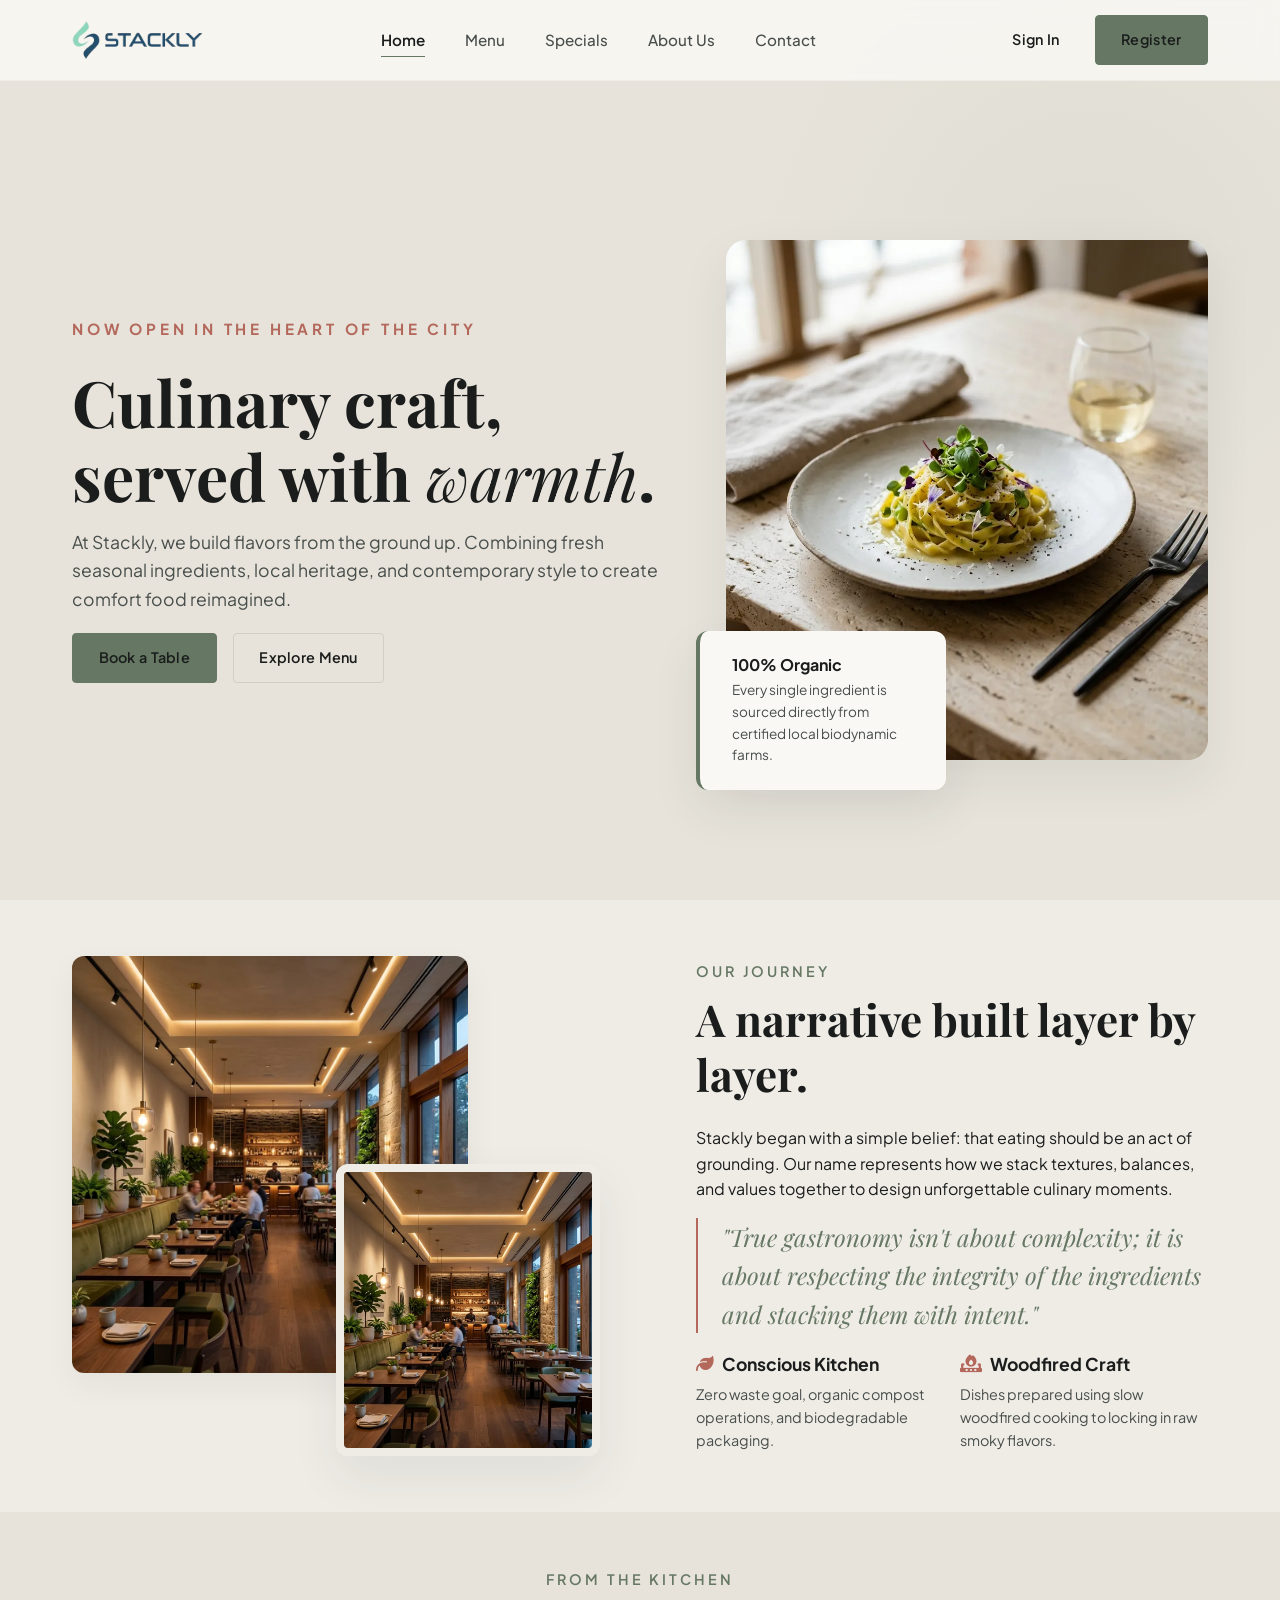
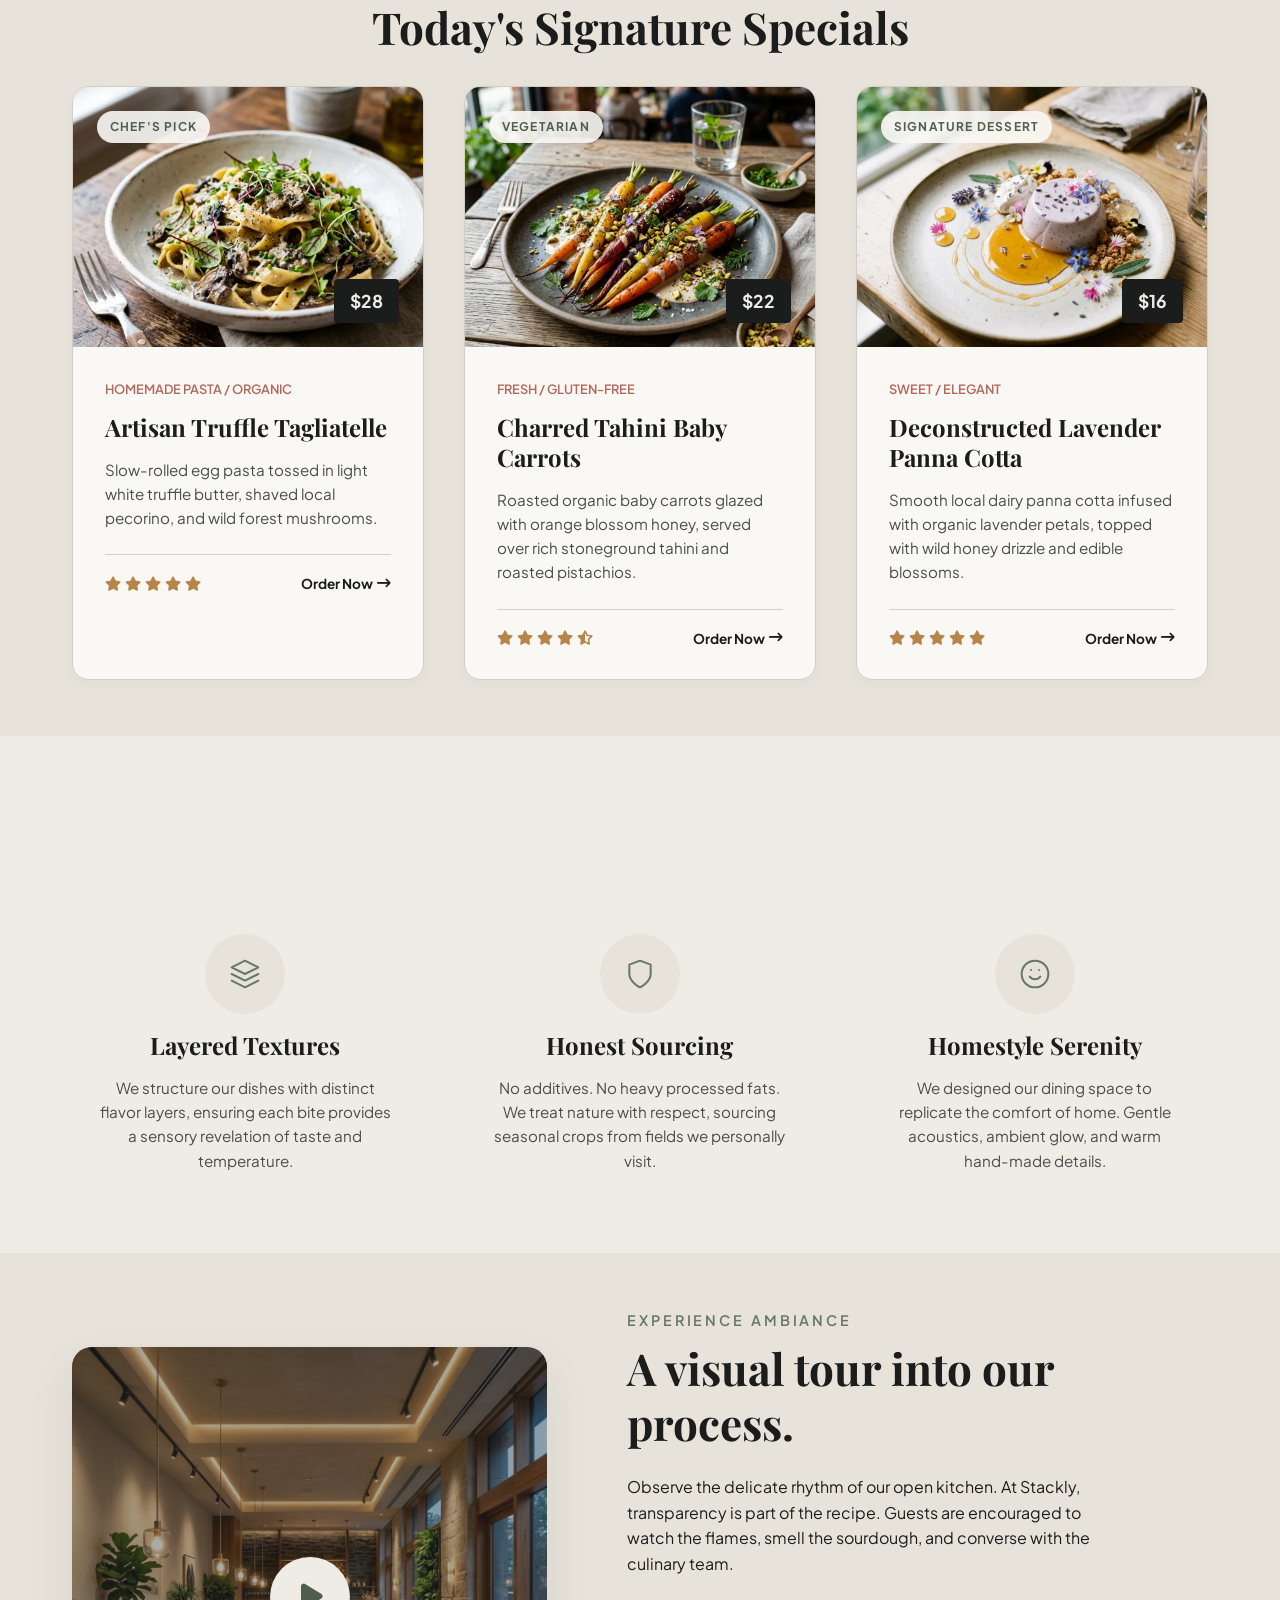
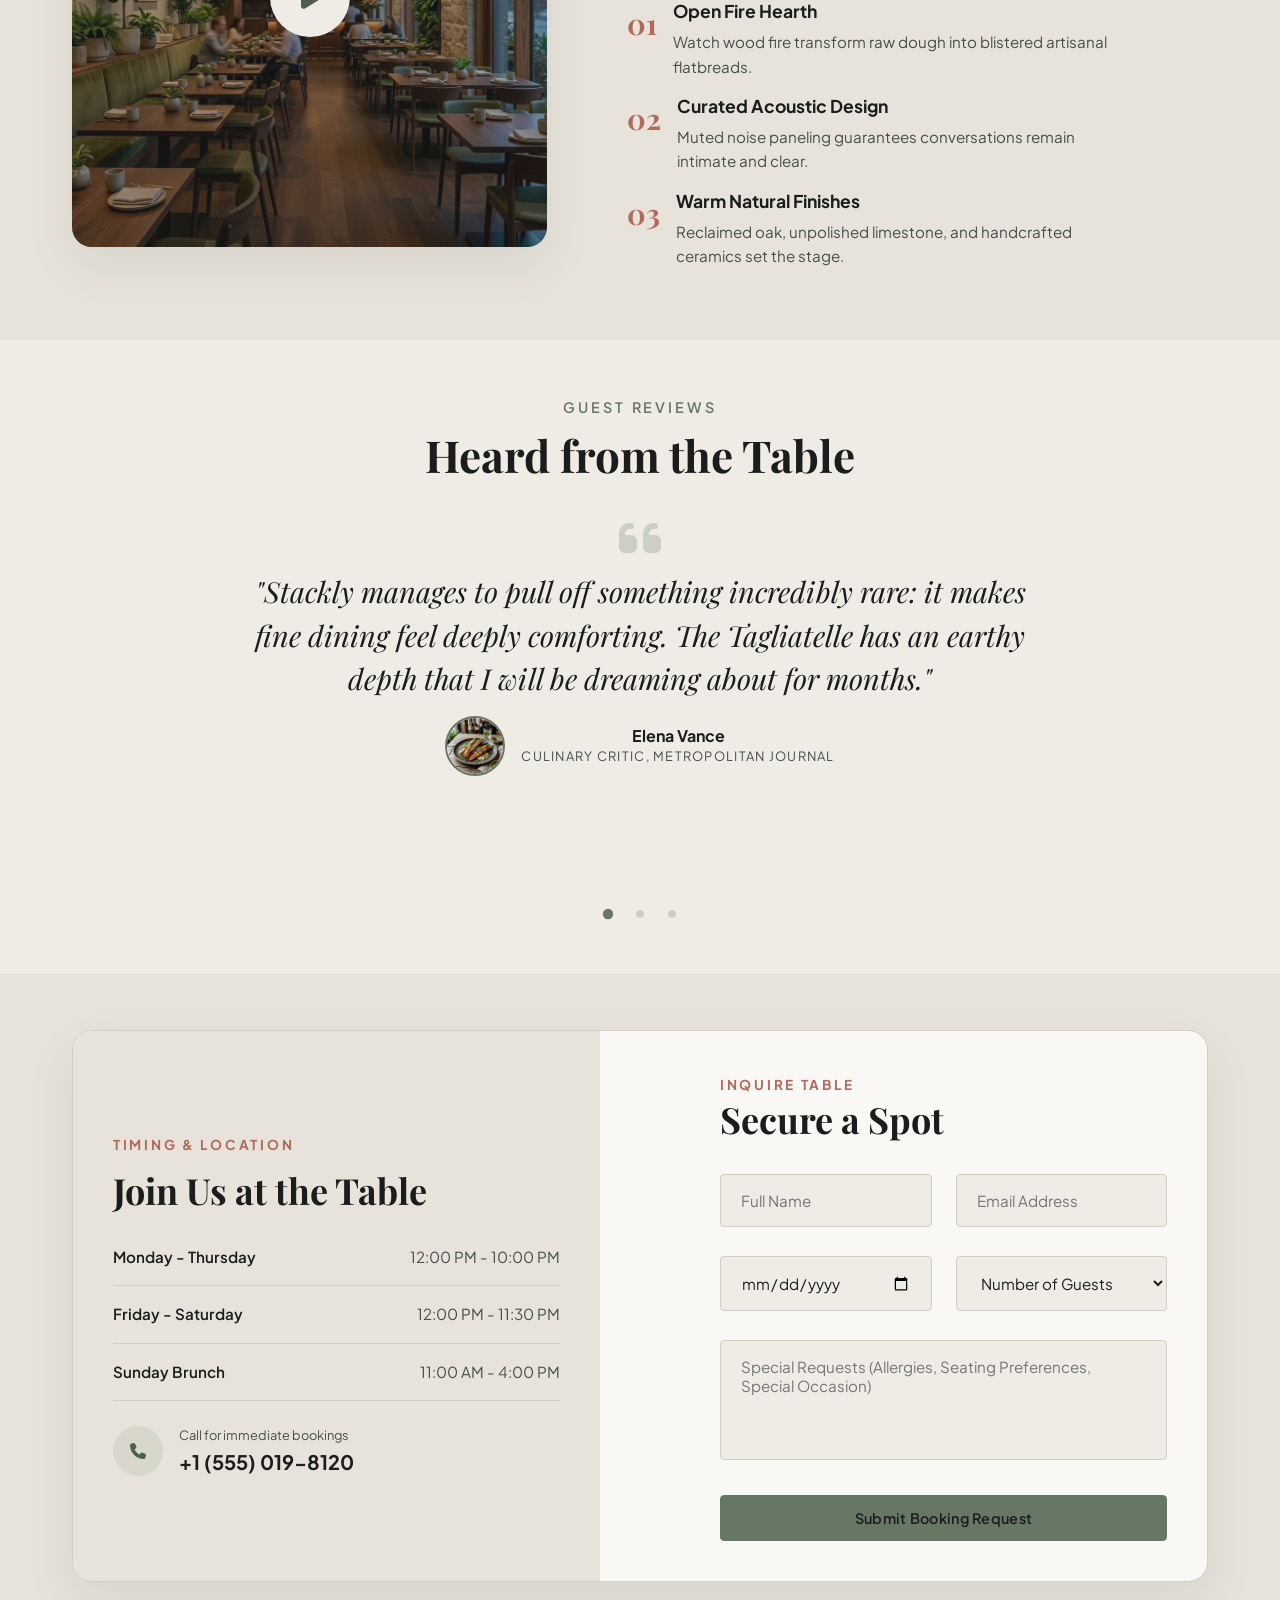
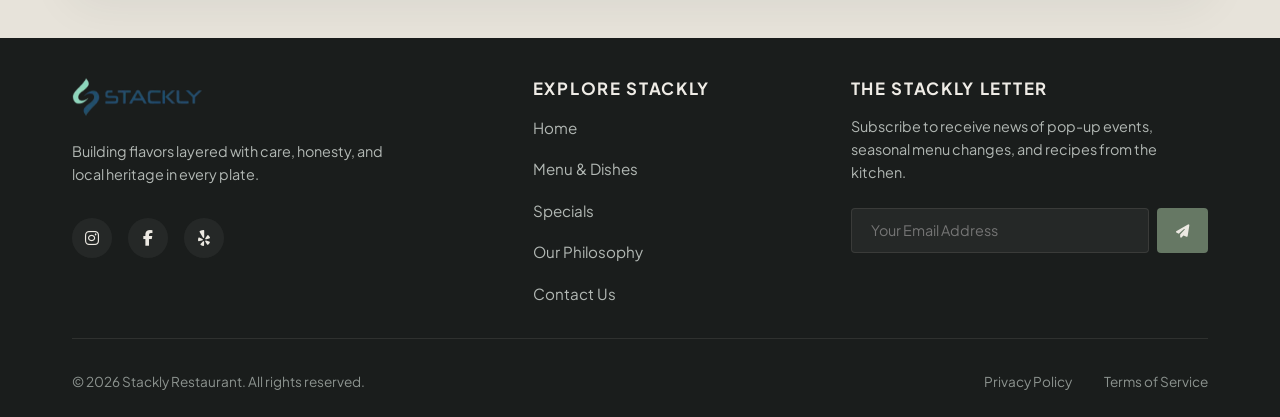
==== index.html @ 4ad5a2b0 "Restaurant" ====
<!DOCTYPE html>
<html lang="en">
<head>
    <meta charset="UTF-8">
    <meta name="viewport" content="width=device-width, initial-scale=1.0">
    <meta name="description" content="Welcome to Stackly - An artisan culinary experience featuring fresh farm-to-table dining, cozy modern ambiance, and hand-crafted recipe specials.">
    <title>Stackly | Modern Culinary Craft & Comfort</title>
    <!-- Stylesheets -->
    <link rel="stylesheet" href="index.css">
    <!-- AOS CSS -->
    <link rel="stylesheet" href="https://unpkg.com/aos@next/dist/aos.css" />
    <!-- Icons CDN (FontAwesome for rich icons) -->
    <link rel="stylesheet" href="https://cdnjs.cloudflare.com/ajax/libs/font-awesome/6.4.0/css/all.min.css" />
    <!-- Google Fonts for Logo Logo Text and headings -->
    <link rel="preconnect" href="https://fonts.googleapis.com">
    <link rel="preconnect" href="https://fonts.gstatic.com" crossorigin>
    <link href="https://fonts.googleapis.com/css2?family=Space+Grotesk:wght@700&display=swap" rel="stylesheet">
</head>
<body>

    <!-- Page Loader Screen -->
    <div id="page-loader" class="page-loader">
        <div class="loader-logo-wrapper">
            <img class="loader-logo-img" src="assets/images/logo.webp" alt="Stackly Logo">
        </div>
    </div>

    <!-- Header & Navigation -->
    <header class="header">
        <div class="container">
            <div class="nav-wrapper">
                <!-- Logo -->
                <a href="index.html" class="logo" aria-label="Stackly Logo">
                    <img class="logo-img" src="assets/images/logo.webp" alt="Stackly Logo">
                </a>

                <!-- Nav Menu -->
                <nav>
                    <ul class="nav-menu" id="nav-menu">
                        <li><a href="index.html" class="nav-link active">Home</a></li>
                        <li><a href="404.html" class="nav-link">Menu</a></li>
                        <li><a href="404.html" class="nav-link">Specials</a></li>
                        <li><a href="404.html" class="nav-link">About Us</a></li>
                        <li><a href="404.html" class="nav-link">Contact</a></li>
                        <!-- Mobile buttons inside menu -->
                        <div class="nav-actions-mobile display-none">
                            <a href="login.html" class="btn btn-link">Sign In</a>
                            <a href="register.html" class="btn btn-primary">Register</a>
                        </div>
                    </ul>
                </nav>

                <!-- Action Buttons (Desktop) -->
                <div class="nav-actions">
                    <a href="login.html" class="btn btn-link">Sign In</a>
                    <a href="register.html" class="btn btn-primary">Register</a>
                </div>

                <!-- Mobile Menu Toggle -->
                <button class="menu-toggle" id="menu-toggle" aria-label="Toggle Navigation Menu">
                    <span></span>
                    <span></span>
                    <span></span>
                </button>
            </div>
        </div>
    </header>

    <!-- SECTION 1: Hero Section -->
    <section class="hero" id="home">
        <div class="container">
            <div class="hero-grid">
                <div class="hero-content" data-aos="fade-right">
                    <span class="hero-tagline">Now Open in the Heart of the City</span>
                    <h1 class="hero-title">Culinary craft, served with <span>warmth</span>.</h1>
                    <p class="hero-description">At Stackly, we build flavors from the ground up. Combining fresh seasonal ingredients, local heritage, and contemporary style to create comfort food reimagined.</p>
                    <div class="hero-actions">
                        <a href="#reservations" class="btn btn-primary">Book a Table</a>
                        <a href="404.html" class="btn btn-outline">Explore Menu</a>
                    </div>
                </div>
                <div class="hero-image-wrapper" data-aos="fade-left">
                    <div class="hero-image-container">
                        <img src="assets/images/hero_dish.webp" alt="Gourmet plated fresh dining at Stackly">
                    </div>
                    <div class="hero-floating-card" data-aos="zoom-in" data-aos-delay="400">
                        <h3 class="floating-card-title">100% Organic</h3>
                        <p class="floating-card-text">Every single ingredient is sourced directly from certified local biodynamic farms.</p>
                    </div>
                </div>
            </div>
        </div>
    </section>

    <!-- SECTION 2: Our Story (About Teaser) -->
    <section class="section" id="about">
        <div class="container">
            <div class="about-grid">
                <div class="about-images" data-aos="fade-right">
                    <div class="about-img-main">
                        <img src="assets/images/interior.webp" alt="Stackly modern restaurant aesthetic interior space">
                    </div>
                    <div class="about-img-sub">
                        <img src="assets/images/chef.webp" alt="Kitchen operations at Stackly">
                    </div>
                </div>
                <div class="about-content" data-aos="fade-left">
                    <span class="section-subtitle">Our Journey</span>
                    <h2 class="section-title" style="text-align: left; margin: 0 0 1.5rem 0;">A narrative built layer by layer.</h2>
                    <p>Stackly began with a simple belief: that eating should be an act of grounding. Our name represents how we stack textures, balances, and values together to design unforgettable culinary moments.</p>
                    <p class="about-quote">"True gastronomy isn't about complexity; it is about respecting the integrity of the ingredients and stacking them with intent."</p>
                    <div class="about-highlights">
                        <div class="highlight-item">
                            <h4><i class="fa-solid fa-leaf"></i> Conscious Kitchen</h4>
                            <p>Zero waste goal, organic compost operations, and biodegradable packaging.</p>
                        </div>
                        <div class="highlight-item">
                            <h4><i class="fa-solid fa-fire-burner"></i> Woodfired Craft</h4>
                            <p>Dishes prepared using slow woodfired cooking to locking in raw smoky flavors.</p>
                        </div>
                    </div>
                </div>
            </div>
        </div>
    </section>

    <!-- SECTION 3: Chef's Signature Specials -->
    <section class="section section-alt" id="specials">
        <div class="container">
            <div class="section-title-wrapper" data-aos="fade-up">
                <span class="section-subtitle">From the Kitchen</span>
                <h2 class="section-title">Today's Signature Specials</h2>
            </div>
            
            <div class="specials-grid">
                <!-- Special 1 -->
                <div class="special-card" data-aos="fade-up" data-aos-delay="100">
                    <div class="special-img-wrapper">
                        <img src="assets/images/dish_1.webp" alt="Artisanal Truffle Tagliatelle">
                        <span class="special-badge">Chef's Pick</span>
                        <span class="special-price">$28</span>
                    </div>
                    <div class="special-info">
                        <span class="special-meta">Homemade Pasta / Organic</span>
                        <h3 class="special-name">Artisan Truffle Tagliatelle</h3>
                        <p class="special-desc">Slow-rolled egg pasta tossed in light white truffle butter, shaved local pecorino, and wild forest mushrooms.</p>
                        <div class="special-footer">
                            <div class="special-rating">
                                <i class="fa-solid fa-star"></i>
                                <i class="fa-solid fa-star"></i>
                                <i class="fa-solid fa-star"></i>
                                <i class="fa-solid fa-star"></i>
                                <i class="fa-solid fa-star"></i>
                            </div>
                            <button onclick="window.location.href='404.html'" class="special-order-btn">Order Now <i class="fa-solid fa-arrow-right-long"></i></button>
                        </div>
                    </div>
                </div>

                <!-- Special 2 -->
                <div class="special-card" data-aos="fade-up" data-aos-delay="200">
                    <div class="special-img-wrapper">
                        <img src="assets/images/dish_2.webp" alt="Charred Heirloom Carrots">
                        <span class="special-badge">Vegetarian</span>
                        <span class="special-price">$22</span>
                    </div>
                    <div class="special-info">
                        <span class="special-meta">Fresh / Gluten-Free</span>
                        <h3 class="special-name">Charred Tahini Baby Carrots</h3>
                        <p class="special-desc">Roasted organic baby carrots glazed with orange blossom honey, served over rich stoneground tahini and roasted pistachios.</p>
                        <div class="special-footer">
                            <div class="special-rating">
                                <i class="fa-solid fa-star"></i>
                                <i class="fa-solid fa-star"></i>
                                <i class="fa-solid fa-star"></i>
                                <i class="fa-solid fa-star"></i>
                                <i class="fa-solid fa-star-half-stroke"></i>
                            </div>
                            <button onclick="window.location.href='404.html'" class="special-order-btn">Order Now <i class="fa-solid fa-arrow-right-long"></i></button>
                        </div>
                    </div>
                </div>

                <!-- Special 3 -->
                <div class="special-card" data-aos="fade-up" data-aos-delay="300">
                    <div class="special-img-wrapper">
                        <img src="assets/images/dish_3.webp" alt="Lavender Honey Panna Cotta">
                        <span class="special-badge">Signature Dessert</span>
                        <span class="special-price">$16</span>
                    </div>
                    <div class="special-info">
                        <span class="special-meta">Sweet / Elegant</span>
                        <h3 class="special-name">Deconstructed Lavender Panna Cotta</h3>
                        <p class="special-desc">Smooth local dairy panna cotta infused with organic lavender petals, topped with wild honey drizzle and edible blossoms.</p>
                        <div class="special-footer">
                            <div class="special-rating">
                                <i class="fa-solid fa-star"></i>
                                <i class="fa-solid fa-star"></i>
                                <i class="fa-solid fa-star"></i>
                                <i class="fa-solid fa-star"></i>
                                <i class="fa-solid fa-star"></i>
                            </div>
                            <button onclick="window.location.href='404.html'" class="special-order-btn">Order Now <i class="fa-solid fa-arrow-right-long"></i></button>
                        </div>
                    </div>
                </div>
            </div>
        </div>
    </section>

    <!-- SECTION 4: Brand Philosophy / Core Pillars -->
    <section class="section" id="pillars">
        <div class="container">
            <div class="section-title-wrapper" data-aos="fade-up">
                <span class="section-subtitle">What We Value</span>
                <h2 class="section-title">The Pillars of Stackly Dining</h2>
            </div>
            
            <div class="pillars-grid">
                <!-- Pillar 1 -->
                <div class="pillar-item" data-aos="fade-up" data-aos-delay="100">
                    <div class="pillar-icon-box">
                        <svg viewBox="0 0 24 24" fill="none" stroke="currentColor" stroke-width="1.5" stroke-linecap="round" stroke-linejoin="round">
                            <path d="M12 2L2 7l10 5 10-5-10-5zM2 17l10 5 10-5M2 12l10 5 10-5"/>
                        </svg>
                    </div>
                    <h3 class="pillar-title">Layered Textures</h3>
                    <p class="pillar-desc">We structure our dishes with distinct flavor layers, ensuring each bite provides a sensory revelation of taste and temperature.</p>
                </div>

                <!-- Pillar 2 -->
                <div class="pillar-item" data-aos="fade-up" data-aos-delay="200">
                    <div class="pillar-icon-box">
                        <svg viewBox="0 0 24 24" fill="none" stroke="currentColor" stroke-width="1.5" stroke-linecap="round" stroke-linejoin="round">
                            <path d="M12 22s8-4 8-10V5l-8-3-8 3v7c0 6 8 10 8 10z"/>
                        </svg>
                    </div>
                    <h3 class="pillar-title">Honest Sourcing</h3>
                    <p class="pillar-desc">No additives. No heavy processed fats. We treat nature with respect, sourcing seasonal crops from fields we personally visit.</p>
                </div>

                <!-- Pillar 3 -->
                <div class="pillar-item" data-aos="fade-up" data-aos-delay="300">
                    <div class="pillar-icon-box">
                        <svg viewBox="0 0 24 24" fill="none" stroke="currentColor" stroke-width="1.5" stroke-linecap="round" stroke-linejoin="round">
                            <circle cx="12" cy="12" r="10"/>
                            <path d="M8 14s1.5 2 4 2 4-2 4-2M9 9h.01M15 9h.01"/>
                        </svg>
                    </div>
                    <h3 class="pillar-title">Homestyle Serenity</h3>
                    <p class="pillar-desc">We designed our dining space to replicate the comfort of home. Gentle acoustics, ambient glow, and warm hand-made details.</p>
                </div>
            </div>
        </div>
    </section>

    <!-- SECTION 5: Ambiance Tour & Gallery -->
    <section class="section section-alt" id="tour">
        <div class="container">
            <div class="tour-container">
                <div class="tour-visual" data-aos="fade-right">
                    <img src="assets/images/chef.webp" alt="Warm kitchen prep ambiance at Stackly">
                    <div class="tour-video-overlay">
                        <button class="play-btn" onclick="window.location.href='404.html'" aria-label="Play Ambiance Video">
                            <i class="fa-solid fa-play"></i>
                        </button>
                    </div>
                </div>
                <div class="tour-content" data-aos="fade-left">
                    <span class="section-subtitle">Experience Ambiance</span>
                    <h2 class="section-title" style="text-align: left; margin: 0 0 1.5rem 0;">A visual tour into our process.</h2>
                    <p>Observe the delicate rhythm of our open kitchen. At Stackly, transparency is part of the recipe. Guests are encouraged to watch the flames, smell the sourdough, and converse with the culinary team.</p>
                    
                    <div class="tour-features">
                        <div class="tour-feature-item">
                            <span class="tour-feature-number">01</span>
                            <div class="tour-feature-info">
                                <h4>Open Fire Hearth</h4>
                                <p>Watch wood fire transform raw dough into blistered artisanal flatbreads.</p>
                            </div>
                        </div>
                        <div class="tour-feature-item">
                            <span class="tour-feature-number">02</span>
                            <div class="tour-feature-info">
                                <h4>Curated Acoustic Design</h4>
                                <p>Muted noise paneling guarantees conversations remain intimate and clear.</p>
                            </div>
                        </div>
                        <div class="tour-feature-item">
                            <span class="tour-feature-number">03</span>
                            <div class="tour-feature-info">
                                <h4>Warm Natural Finishes</h4>
                                <p>Reclaimed oak, unpolished limestone, and handcrafted ceramics set the stage.</p>
                            </div>
                        </div>
                    </div>
                </div>
            </div>
        </div>
    </section>

    <!-- SECTION 6: Guest Testimonials Carousel -->
    <section class="section" id="testimonials">
        <div class="container">
            <div class="section-title-wrapper" data-aos="fade-up">
                <span class="section-subtitle">Guest Reviews</span>
                <h2 class="section-title">Heard from the Table</h2>
            </div>
            
            <div class="testimonials-slider" data-aos="fade-up" data-aos-delay="100">
                <!-- Slide 1 -->
                <div class="testimonial-slide active">
                    <i class="fa-solid fa-quote-left testimonial-quote-icon"></i>
                    <p class="testimonial-text">"Stackly manages to pull off something incredibly rare: it makes fine dining feel deeply comforting. The Tagliatelle has an earthy depth that I will be dreaming about for months."</p>
                    <div class="testimonial-author">
                        <div class="testimonial-avatar">
                            <img src="assets/images/dish_2.webp" alt="Reviewer Avatar 1">
                        </div>
                        <div class="testimonial-meta">
                            <h5>Elena Vance</h5>
                            <p>Culinary Critic, Metropolitan Journal</p>
                        </div>
                    </div>
                </div>

                <!-- Slide 2 -->
                <div class="testimonial-slide">
                    <i class="fa-solid fa-quote-left testimonial-quote-icon"></i>
                    <p class="testimonial-text">"The mild-toned interior immediately relaxes you. But once the dishes arrive, the textures wake you up. The honey-roasted baby carrots were the standout dish of my year."</p>
                    <div class="testimonial-author">
                        <div class="testimonial-avatar">
                            <img src="assets/images/hero_dish.webp" alt="Reviewer Avatar 2">
                        </div>
                        <div class="testimonial-meta">
                            <h5>Marcus Sterling</h5>
                            <p>Chef & Food Writer, Craft Kitchen</p>
                        </div>
                    </div>
                </div>

                <!-- Slide 3 -->
                <div class="testimonial-slide">
                    <i class="fa-solid fa-quote-left testimonial-quote-icon"></i>
                    <p class="testimonial-text">"Stackly values food honesty above all. You can taste the purity of the local ingredients in every layer. A masterpiece of rustic culinary design."</p>
                    <div class="testimonial-author">
                        <div class="testimonial-avatar">
                            <img src="assets/images/dish_1.webp" alt="Reviewer Avatar 3">
                        </div>
                        <div class="testimonial-meta">
                            <h5>Dr. Sarah Jenkins</h5>
                            <p>Loyal Guest / Organic Farmer</p>
                        </div>
                    </div>
                </div>
            </div>

            <!-- Slide navigation dots -->
            <div class="testimonials-nav">
                <button class="nav-dot active" aria-label="Go to slide 1"></button>
                <button class="nav-dot" aria-label="Go to slide 2"></button>
                <button class="nav-dot" aria-label="Go to slide 3"></button>
            </div>
        </div>
    </section>

    <!-- SECTION 7: Reservations & Opening Hours -->
    <section class="section section-alt" id="reservations">
        <div class="container">
            <div class="reservation-wrapper">
                <!-- Hours details -->
                <div class="reservation-details" data-aos="fade-right">
                    <span class="details-subtitle">Timing & Location</span>
                    <h3 class="details-title">Join Us at the Table</h3>
                    <ul class="hours-list">
                        <li class="hours-item">
                            <span>Monday - Thursday</span>
                            <span>12:00 PM - 10:00 PM</span>
                        </li>
                        <li class="hours-item">
                            <span>Friday - Saturday</span>
                            <span>12:00 PM - 11:30 PM</span>
                        </li>
                        <li class="hours-item">
                            <span>Sunday Brunch</span>
                            <span>11:00 AM - 4:00 PM</span>
                        </li>
                    </ul>
                    <div class="contact-callout">
                        <div class="contact-icon">
                            <i class="fa-solid fa-phone"></i>
                        </div>
                        <div class="contact-text">
                            <p>Call for immediate bookings</p>
                            <a href="tel:+15550198">+1 (555) 019-8120</a>
                        </div>
                    </div>
                </div>

                <!-- Reservation Form -->
                <div class="reservation-form-container" data-aos="fade-left">
                    <span class="details-subtitle">Inquire Table</span>
                    <h3 class="details-title" style="margin-bottom: 2rem;">Secure a Spot</h3>
                    <form id="reservation-form" action="404.html" class="reservation-form">
                        <div class="form-row">
                            <div class="form-group">
                                <input type="text" class="form-control" placeholder="Full Name" required>
                            </div>
                            <div class="form-group">
                                <input type="email" class="form-control" placeholder="Email Address" required>
                            </div>
                        </div>
                        <div class="form-row">
                            <div class="form-group">
                                <input type="date" class="form-control" required>
                            </div>
                            <div class="form-group">
                                <select class="form-control" required>
                                    <option value="" disabled selected>Number of Guests</option>
                                    <option value="1">1 Person</option>
                                    <option value="2">2 People</option>
                                    <option value="4">4 People</option>
                                    <option value="6">6+ People</option>
                                </select>
                            </div>
                        </div>
                        <div class="form-group">
                            <textarea class="form-control" placeholder="Special Requests (Allergies, Seating Preferences, Special Occasion)"></textarea>
                        </div>
                        <button type="submit" class="btn btn-primary" style="width: 100%;">Submit Booking Request</button>
                    </form>
                </div>
            </div>
        </div>
    </section>

    <!-- SECTION 8: Footer & Newsletter -->
    <footer class="footer">
        <div class="container">
            <div class="footer-top">
                <!-- Branding -->
                <div class="footer-brand" data-aos="fade-up" data-aos-delay="100">
                    <a href="index.html" class="logo" aria-label="Stackly Logo">
                        <img class="logo-img" src="assets/images/logo.webp" alt="Stackly Logo">
                    </a>
                    <p class="footer-desc">Building flavors layered with care, honesty, and local heritage in every plate.</p>
                    <div class="footer-socials">
                        <a href="404.html" class="social-link" aria-label="Instagram"><i class="fa-brands fa-instagram"></i></a>
                        <a href="404.html" class="social-link" aria-label="Facebook"><i class="fa-brands fa-facebook-f"></i></a>
                        <a href="404.html" class="social-link" aria-label="Yelp"><i class="fa-brands fa-yelp"></i></a>
                    </div>
                </div>

                <!-- Navigation links -->
                <div class="footer-links" data-aos="fade-up" data-aos-delay="200">
                    <h4>Explore Stackly</h4>
                    <ul class="footer-menu">
                        <li><a href="index.html">Home</a></li>
                        <li><a href="404.html">Menu & Dishes</a></li>
                        <li><a href="404.html">Specials</a></li>
                        <li><a href="404.html">Our Philosophy</a></li>
                        <li><a href="404.html">Contact Us</a></li>
                    </ul>
                </div>

                <!-- Newsletter subscription -->
                <div class="footer-newsletter" data-aos="fade-up" data-aos-delay="300">
                    <h4>The Stackly Letter</h4>
                    <p>Subscribe to receive news of pop-up events, seasonal menu changes, and recipes from the kitchen.</p>
                    <form class="newsletter-form" action="404.html">
                        <input type="email" class="newsletter-input" placeholder="Your Email Address" aria-label="Email for newsletter" required>
                        <button type="submit" class="newsletter-btn" aria-label="Subscribe"><i class="fa-solid fa-paper-plane"></i></button>
                    </form>
                </div>
            </div>

            <!-- Footer Bottom -->
            <div class="footer-bottom">
                <p>&copy; 2026 Stackly Restaurant. All rights reserved.</p>
                <div class="footer-policy-links">
                    <a href="404.html">Privacy Policy</a>
                    <a href="404.html">Terms of Service</a>
                </div>
            </div>
        </div>
    </footer>

    <!-- AOS JS -->
    <script src="https://unpkg.com/aos@next/dist/aos.js"></script>
    <!-- Custom Scripts -->
    <script src="index.js"></script>
</body>
</html>
---- index.css ----
/* 
   Stackly Restaurant - Custom Stylesheet
   Theme: Mild, Organic, Editorial Modern
*/

@import url('https://fonts.googleapis.com/css2?family=Playfair+Display:ital,wght@0,400..900;1,400..900&family=Plus+Jakarta+Sans:wght@300;400;500;600;700;800&display=swap');

:root {
    /* Color Palette (Slightly Darker & Richer Theme) */
    --bg-primary: #EFECE6;       /* Slightly darker warm plaster */
    --bg-secondary: #E7E3DA;     /* Darker warm limestone beige */
    --bg-card: #FAF8F5;          /* Warm off-white card instead of pure white */
    --text-primary: #1A1D1C;     /* Darker deep charcoal */
    --text-secondary: #484E4B;   /* Darker muted slate grey */
    --accent-sage: #667864;      /* Darker organic sage green */
    --accent-sage-dark: #4F5E4D;
    --accent-terracotta: #B3685B; /* Darker, richer terracotta clay */
    --accent-honey: #B88549;     /* Richer honey amber */
    --border-color: #D3CDC2;     /* Darker beige border */
    
    /* Layout & Shadows */
    --shadow-sm: 0 4px 12px rgba(44, 48, 46, 0.03);
    --shadow-md: 0 12px 32px rgba(44, 48, 46, 0.05);
    --shadow-lg: 0 20px 48px rgba(44, 48, 46, 0.08);
    
    /* Typography */
    --font-heading: 'Playfair Display', serif;
    --font-body: 'Plus Jakarta Sans', sans-serif;
    
    /* Transitions (Targeted properties to avoid conflicting with AOS transforms and opacity animations) */
    --transition-smooth: color 0.5s cubic-bezier(0.16, 1, 0.3, 1), background-color 0.5s cubic-bezier(0.16, 1, 0.3, 1), border-color 0.5s cubic-bezier(0.16, 1, 0.3, 1), box-shadow 0.5s cubic-bezier(0.16, 1, 0.3, 1), fill 0.5s cubic-bezier(0.16, 1, 0.3, 1);
    --transition-fast: color 0.25s ease, background-color 0.25s ease, border-color 0.25s ease, fill 0.25s ease, opacity 0.25s ease;
}

/* Reset & Base Styles */
* {
    margin: 0;
    padding: 0;
    box-sizing: border-box;
}

html {
    scroll-behavior: smooth;
    overflow-x: hidden;
    width: 100%;
    position: relative;
}

body {
    background-color: var(--bg-primary);
    color: var(--text-primary);
    font-family: var(--font-body);
    line-height: 1.6;
    overflow-x: hidden;
    width: 100%;
    position: relative;
    -webkit-font-smoothing: antialiased;
}

/* Hardware acceleration to prevent micro-shaking/flicker of animated text and containers on scroll */
[data-aos] {
    backface-visibility: hidden;
    -webkit-backface-visibility: hidden;
    perspective: 1000px;
    -webkit-perspective: 1000px;
    transform-style: preserve-3d;
    -webkit-transform-style: preserve-3d;
}

a {
    color: inherit;
    text-decoration: none;
    transition: var(--transition-fast);
}

button, input, textarea, select {
    font-family: inherit;
}

img {
    max-width: 100%;
    height: auto;
    display: block;
}

/* Page Loader Screen */
.page-loader {
    position: fixed;
    top: 0;
    left: 0;
    width: 100%;
    height: 100%;
    background-color: var(--bg-primary);
    z-index: 9999;
    display: flex;
    align-items: center;
    justify-content: center;
    transition: opacity 0.4s ease, visibility 0.4s ease;
    opacity: 1;
    visibility: visible;
}

.page-loader.fade-out {
    opacity: 0;
    visibility: hidden;
    pointer-events: none;
}

.loader-logo-wrapper {
    animation: logo-pulse 1.8s ease-in-out infinite;
    width: 240px;
    display: flex;
    justify-content: center;
    align-items: center;
}

.loader-logo-svg, .loader-logo-img {
    width: 100%;
    height: auto;
}

.loader-logo-svg .logo-s-top {
    fill: var(--accent-sage);
}

.loader-logo-svg .logo-s-bottom {
    fill: var(--text-primary);
}

.loader-logo-svg .logo-text {
    fill: var(--text-primary);
}

@keyframes logo-pulse {
    0% {
        transform: scale(0.95);
        opacity: 0.7;
    }
    50% {
        transform: scale(1.05);
        opacity: 1;
    }
    100% {
        transform: scale(0.95);
        opacity: 0.7;
    }
}

/* Typography Helper Classes */
h1, h2, h3, h4, h5, h6 {
    font-family: var(--font-heading);
    font-weight: 700;
    line-height: 1.25;
}

.text-accent-sage { color: var(--accent-sage); }
.text-accent-terracotta { color: var(--accent-terracotta); }
.text-accent-honey { color: var(--accent-honey); }

/* Common Layout Components */
.container {
    width: 100%;
    max-width: 1200px;
    margin: 0 auto;
    padding: 0 2rem;
}

.section {
    padding: 3.5rem 0;
    position: relative;
}

.section-alt {
    background-color: var(--bg-secondary);
}

.section-title-wrapper {
    text-align: center;
    margin-bottom: 2rem;
}

.section-subtitle {
    font-family: var(--font-body);
    font-size: 0.9rem;
    font-weight: 600;
    text-transform: uppercase;
    letter-spacing: 0.2em;
    color: var(--accent-sage);
    margin-bottom: 0.5rem;
    display: block;
}

.section-title {
    font-size: 2.75rem;
    color: var(--text-primary);
    max-width: 600px;
    margin: 0 auto;
}

/* Styled Scrollbars */
::-webkit-scrollbar {
    width: 8px;
}
::-webkit-scrollbar-track {
    background: var(--bg-primary);
}
::-webkit-scrollbar-thumb {
    background: var(--border-color);
    border-radius: 4px;
}
::-webkit-scrollbar-thumb:hover {
    background: var(--accent-sage);
}

/* Header & Navigation */
.header {
    position: fixed;
    top: 0;
    left: 0;
    width: 100%;
    z-index: 1000;
    background-color: rgba(250, 249, 246, 0.8);
    backdrop-filter: blur(12px);
    -webkit-backdrop-filter: blur(12px);
    border-bottom: 1px solid rgba(230, 226, 218, 0.4);
    transition: var(--transition-smooth);
}

.header.scrolled {
    background-color: rgba(250, 249, 246, 0.95);
    padding: 0.8rem 0;
    box-shadow: var(--shadow-sm);
}

.nav-wrapper {
    display: flex;
    justify-content: space-between;
    align-items: center;
    height: 80px;
    transition: var(--transition-smooth);
}

.header.scrolled .nav-wrapper {
    height: 70px;
}

/* SVG & Image Logo Styling */
.logo {
    display: flex;
    align-items: center;
    gap: 0.5rem;
}

.logo-img {
    height: 38px;
    width: auto;
    object-fit: contain;
    transition: var(--transition-smooth);
}

.logo:hover .logo-img {
    transform: scale(1.05);
}

.logo-svg {
    height: 38px;
    width: auto;
}

.logo-s-top {
    fill: var(--accent-sage);
    transition: var(--transition-smooth);
}

.logo-s-bottom {
    fill: var(--text-primary);
    transition: var(--transition-smooth);
}

.logo-text {
    fill: var(--text-primary);
    font-family: 'Space Grotesk', 'Plus Jakarta Sans', sans-serif;
    font-weight: 700;
    letter-spacing: 0.05em;
    transition: var(--transition-smooth);
}

.logo:hover .logo-s-top {
    fill: var(--accent-terracotta);
    transform: translateY(-2px);
}

.logo:hover .logo-s-bottom {
    fill: var(--accent-sage);
    transform: translateY(2px);
}

/* Navigation Menu */
.nav-menu {
    display: flex;
    align-items: center;
    list-style: none;
    gap: 2.5rem;
}

.nav-link {
    font-size: 0.95rem;
    font-weight: 500;
    color: var(--text-secondary);
    position: relative;
    padding: 0.5rem 0;
}

.nav-link::after {
    content: '';
    position: absolute;
    bottom: 0;
    left: 0;
    width: 0;
    height: 1.5px;
    background-color: var(--accent-sage);
    transition: var(--transition-smooth);
}

.nav-link:hover {
    color: var(--text-primary);
}

.nav-link:hover::after {
    width: 100%;
}

.nav-link.active {
    color: var(--text-primary);
    font-weight: 600;
}

.nav-link.active::after {
    width: 100%;
}

/* Action Buttons */
.nav-actions {
    display: flex;
    align-items: center;
    gap: 1rem;
}

.btn {
    display: inline-flex;
    align-items: center;
    justify-content: center;
    padding: 0.8rem 1.6rem;
    border-radius: 4px;
    font-size: 0.9rem;
    font-weight: 600;
    letter-spacing: 0.02em;
    cursor: pointer;
    transition: var(--transition-smooth);
    border: none;
    outline: none;
}

.btn-link {
    color: var(--text-primary);
    background: transparent;
    padding: 0.8rem 1.2rem;
}

.btn-link:hover {
    color: var(--accent-sage);
}

.btn-primary {
    background-color: var(--accent-sage);
    color: var(--white);
    border: 1px solid var(--accent-sage);
}

.btn-primary:hover {
    background-color: var(--accent-sage-dark);
    border-color: var(--accent-sage-dark);
    transform: translateY(-2px);
    box-shadow: var(--shadow-sm);
}

.btn-outline {
    background: transparent;
    color: var(--text-primary);
    border: 1.5px solid var(--border-color);
}

.btn-outline:hover {
    border-color: var(--text-primary);
    background-color: var(--text-primary);
    color: var(--bg-primary);
    transform: translateY(-2px);
}

/* Mobile Menu Toggle */
.menu-toggle {
    display: none;
    flex-direction: column;
    justify-content: space-between;
    width: 24px;
    height: 18px;
    background: transparent;
    border: none;
    cursor: pointer;
    z-index: 1100;
}

.menu-toggle span {
    width: 100%;
    height: 2px;
    background-color: var(--text-primary);
    transition: var(--transition-fast);
}

.menu-toggle.open span:nth-child(1) {
    transform: translateY(8px) rotate(45deg);
}

.menu-toggle.open span:nth-child(2) {
    opacity: 0;
}

.menu-toggle.open span:nth-child(3) {
    transform: translateY(-8px) rotate(-45deg);
}

.overflow-hidden {
    overflow: hidden !important;
}

.display-none {
    display: none !important;
}

/* Section 1: Hero Section */
.hero {
    min-height: 100vh;
    display: flex;
    align-items: center;
    padding-top: 100px;
    background-color: var(--bg-secondary);
    position: relative;
    overflow: hidden;
}

.hero::before {
    content: '';
    position: absolute;
    top: -10%;
    right: -10%;
    width: 50%;
    height: 80%;
    background: radial-gradient(circle, rgba(129, 145, 127, 0.08) 0%, rgba(250, 249, 246, 0) 70%);
    z-index: 1;
    pointer-events: none;
}

.hero-grid {
    display: grid;
    grid-template-columns: 1.1fr 0.9fr;
    gap: 4rem;
    align-items: center;
    position: relative;
    z-index: 2;
}

.hero-content {
    max-width: 620px;
}

.hero-tagline {
    font-size: 0.95rem;
    text-transform: uppercase;
    letter-spacing: 0.25em;
    color: var(--accent-terracotta);
    font-weight: 700;
    margin-bottom: 1.5rem;
    display: block;
}

.hero-title {
    font-size: 4rem;
    line-height: 1.15;
    color: var(--text-primary);
    margin-bottom: 1rem;
}

.hero-title span {
    font-style: italic;
    font-weight: 400;
    font-family: var(--font-heading);
}

.hero-description {
    font-size: 1.1rem;
    color: var(--text-secondary);
    margin-bottom: 1.25rem;
    font-weight: 400;
}

.hero-actions {
    display: flex;
    gap: 1rem;
}

.hero-image-wrapper {
    position: relative;
}

.hero-image-container {
    border-radius: 20px;
    overflow: hidden;
    box-shadow: var(--shadow-lg);
    position: relative;
}

.hero-image-container img {
    width: 100%;
    height: 520px;
    object-fit: cover;
    transition: transform 1.5s cubic-bezier(0.16, 1, 0.3, 1);
}

.hero-image-container:hover img {
    transform: scale(1.05);
}

.hero-floating-card {
    position: absolute;
    bottom: -30px;
    left: -30px;
    background-color: var(--bg-card);
    padding: 1.5rem 2rem;
    border-radius: 12px;
    box-shadow: var(--shadow-lg);
    border-left: 4px solid var(--accent-sage);
    max-width: 250px;
}

.floating-card-title {
    font-family: var(--font-body);
    font-weight: 700;
    font-size: 1rem;
    margin-bottom: 0.25rem;
}

.floating-card-text {
    font-size: 0.85rem;
    color: var(--text-secondary);
}

/* Section 2: Our Story (About Teaser) */
.about-grid {
    display: grid;
    grid-template-columns: 1fr 1fr;
    gap: 5rem;
    align-items: center;
}

.about-images {
    display: grid;
    grid-template-columns: repeat(12, 1fr);
    grid-template-rows: repeat(12, 1fr);
    height: 500px;
    position: relative;
}

.about-img-main {
    grid-column: 1 / 10;
    grid-row: 1 / 11;
    border-radius: 12px;
    overflow: hidden;
    box-shadow: var(--shadow-md);
}

.about-img-sub {
    grid-column: 7 / 13;
    grid-row: 6 / 13;
    border-radius: 12px;
    overflow: hidden;
    border: 8px solid var(--bg-primary);
    box-shadow: var(--shadow-lg);
    z-index: 2;
}

.about-img-main img, .about-img-sub img {
    width: 100%;
    height: 100%;
    object-fit: cover;
}

.about-content {
    padding-left: 1rem;
}

.about-quote {
    font-family: var(--font-heading);
    font-size: 1.5rem;
    font-style: italic;
    color: var(--accent-sage);
    border-left: 2px solid var(--accent-terracotta);
    padding-left: 1.5rem;
    margin: 1rem 0;
}

.about-highlights {
    display: grid;
    grid-template-columns: 1fr 1fr;
    gap: 1rem;
    margin-top: 1.25rem;
}

.highlight-item h4 {
    font-family: var(--font-body);
    font-size: 1.1rem;
    font-weight: 700;
    margin-bottom: 0.5rem;
    display: flex;
    align-items: center;
    gap: 0.5rem;
}

.highlight-item h4 i {
    color: var(--accent-terracotta);
}

.highlight-item p {
    font-size: 0.9rem;
    color: var(--text-secondary);
}

/* Section 3: Chef's Signature Specials */
.specials-grid {
    display: grid;
    grid-template-columns: repeat(3, 1fr);
    gap: 2.5rem;
}

.special-card {
    background-color: var(--bg-card);
    border-radius: 16px;
    overflow: hidden;
    box-shadow: var(--shadow-sm);
    border: 1px solid var(--border-color);
    transition: var(--transition-smooth);
}

.special-card:hover {
    transform: translateY(-8px);
    box-shadow: var(--shadow-lg);
    border-color: rgba(129, 145, 127, 0.3);
}

.special-img-wrapper {
    position: relative;
    height: 260px;
    overflow: hidden;
}

.special-img-wrapper img {
    width: 100%;
    height: 100%;
    object-fit: cover;
    transition: transform 1.2s cubic-bezier(0.16, 1, 0.3, 1);
}

.special-card:hover .special-img-wrapper img {
    transform: scale(1.08);
}

.special-badge {
    position: absolute;
    top: 1.5rem;
    left: 1.5rem;
    background-color: rgba(250, 249, 246, 0.9);
    padding: 0.4rem 0.8rem;
    border-radius: 30px;
    font-size: 0.75rem;
    font-weight: 700;
    text-transform: uppercase;
    letter-spacing: 0.1em;
    color: var(--accent-sage-dark);
}

.special-price {
    position: absolute;
    bottom: 1.5rem;
    right: 1.5rem;
    background-color: var(--text-primary);
    color: var(--bg-primary);
    padding: 0.5rem 1rem;
    border-radius: 4px;
    font-family: var(--font-body);
    font-weight: 700;
    font-size: 1.1rem;
}

.special-info {
    padding: 2rem;
}

.special-meta {
    display: flex;
    gap: 1rem;
    margin-bottom: 0.75rem;
    font-size: 0.8rem;
    color: var(--accent-terracotta);
    font-weight: 600;
    text-transform: uppercase;
}

.special-name {
    font-size: 1.5rem;
    margin-bottom: 1rem;
    transition: var(--transition-fast);
}

.special-card:hover .special-name {
    color: var(--accent-sage);
}

.special-desc {
    color: var(--text-secondary);
    font-size: 0.95rem;
    margin-bottom: 1.5rem;
}

.special-footer {
    display: flex;
    justify-content: space-between;
    align-items: center;
    border-top: 1px solid var(--border-color);
    padding-top: 1.25rem;
}

.special-rating {
    display: flex;
    gap: 0.25rem;
    color: var(--accent-honey);
    font-size: 0.9rem;
}

.special-order-btn {
    font-size: 0.85rem;
    font-weight: 700;
    color: var(--text-primary);
    display: flex;
    align-items: center;
    gap: 0.25rem;
    background: transparent;
    border: none;
    cursor: pointer;
}

.special-order-btn i {
    transition: transform 0.3s ease;
}

.special-order-btn:hover i {
    transform: translateX(4px);
}

/* Section 4: Brand Philosophy / Core Pillars */
.pillars-grid {
    display: grid;
    grid-template-columns: repeat(3, 1fr);
    gap: 3rem;
}

.pillar-item {
    text-align: center;
    padding: 1.5rem 1rem;
    border-radius: 12px;
    transition: var(--transition-smooth);
}

.pillar-item:hover {
    background-color: var(--bg-card);
    box-shadow: var(--shadow-sm);
}

.pillar-icon-box {
    width: 80px;
    height: 80px;
    background-color: var(--bg-secondary);
    border-radius: 50%;
    display: flex;
    align-items: center;
    justify-content: center;
    margin: 0 auto 1rem;
    transition: var(--transition-smooth);
    color: var(--accent-sage);
}

.pillar-item:hover .pillar-icon-box {
    background-color: var(--accent-sage);
    color: var(--white);
    transform: scale(1.05);
}

.pillar-icon-box svg {
    width: 32px;
    height: 32px;
}

.pillar-title {
    font-size: 1.5rem;
    margin-bottom: 1rem;
    color: var(--text-primary);
}

.pillar-desc {
    color: var(--text-secondary);
    font-size: 0.95rem;
    max-width: 300px;
    margin: 0 auto;
}

/* Section 5: Ambiance Gallery & Tour */
.tour-container {
    display: grid;
    grid-template-columns: 0.9fr 1.1fr;
    gap: 5rem;
    align-items: center;
}

.tour-visual {
    position: relative;
    border-radius: 20px;
    overflow: hidden;
    box-shadow: var(--shadow-lg);
}

.tour-visual img {
    width: 100%;
    height: 500px;
    object-fit: cover;
}

.tour-video-overlay {
    position: absolute;
    top: 0;
    left: 0;
    width: 100%;
    height: 100%;
    background-color: rgba(44, 48, 46, 0.4);
    display: flex;
    align-items: center;
    justify-content: center;
}

.play-btn {
    width: 80px;
    height: 80px;
    border-radius: 50%;
    background-color: var(--bg-primary);
    display: flex;
    align-items: center;
    justify-content: center;
    cursor: pointer;
    box-shadow: var(--shadow-lg);
    border: none;
    outline: none;
    transition: var(--transition-smooth);
    color: var(--accent-sage-dark);
}

.play-btn i {
    font-size: 1.8rem;
    margin-left: 5px; /* offset slightly for visual centering */
}

.play-btn:hover {
    transform: scale(1.1);
    background-color: var(--accent-sage);
    color: var(--white);
}

.tour-content {
    max-width: 500px;
}

.tour-features {
    margin-top: 1.5rem;
}

.tour-feature-item {
    display: flex;
    gap: 1rem;
    margin-bottom: 1rem;
}
#tour{
    overflow-x:hidden;
}

.tour-feature-number {
    font-family: var(--font-heading);
    font-size: 1.8rem;
    color: var(--accent-terracotta);
    font-weight: 700;
}

.tour-feature-info h4 {
    font-family: var(--font-body);
    font-size: 1.1rem;
    font-weight: 700;
    margin-bottom: 0.5rem;
}

.tour-feature-info p {
    font-size: 0.95rem;
    color: var(--text-secondary);
}

/* Section 6: Guest Testimonials Carousel */
.testimonials {
    background-color: var(--bg-secondary);
    position: relative;
    overflow: hidden;
}

.testimonials-slider {
    max-width: 800px;
    margin: 0 auto;
    position: relative;
    height: 380px;
}

.testimonial-slide {
    position: absolute;
    top: 0;
    left: 0;
    width: 100%;
    height: 100%;
    opacity: 0;
    visibility: hidden;
    transform: translateY(20px);
    transition: opacity 0.8s ease, transform 0.8s ease, visibility 0.8s ease;
    display: flex;
    flex-direction: column;
    align-items: center;
    text-align: center;
}

.testimonial-slide.active {
    opacity: 1;
    visibility: visible;
    transform: translateY(0);
}

.testimonial-quote-icon {
    font-size: 3rem;
    color: var(--accent-sage);
    opacity: 0.25;
    margin-bottom: 0.5rem;
}

.testimonial-text {
    font-family: var(--font-heading);
    font-size: 1.8rem;
    font-style: italic;
    color: var(--text-primary);
    margin-bottom: 1rem;
    line-height: 1.5;
}

.testimonial-author {
    display: flex;
    align-items: center;
    gap: 1rem;
}

.testimonial-avatar {
    width: 60px;
    height: 60px;
    border-radius: 50%;
    overflow: hidden;
    border: 2px solid var(--accent-sage);
}

.testimonial-avatar img {
    width: 100%;
    height: 100%;
    object-fit: cover;
}

.testimonial-meta h5 {
    font-family: var(--font-body);
    font-size: 1rem;
    font-weight: 700;
}

.testimonial-meta p {
    font-size: 0.8rem;
    color: var(--text-secondary);
    text-transform: uppercase;
    letter-spacing: 0.1em;
}

.testimonials-nav {
    display: flex;
    justify-content: center;
    gap: 1.5rem;
    margin-top: 1rem;
}

.nav-dot {
    width: 8px;
    height: 8px;
    border-radius: 50%;
    background-color: var(--border-color);
    border: none;
    cursor: pointer;
    transition: var(--transition-fast);
}

.nav-dot.active {
    background-color: var(--accent-sage);
    transform: scale(1.3);
}

/* Section 7: Reservations & Opening Hours */
.reservation-wrapper {
    display: grid;
    grid-template-columns: 1fr 1fr;
    gap: 5rem;
    background-color: var(--bg-card);
    border-radius: 20px;
    overflow: hidden;
    box-shadow: var(--shadow-lg);
    border: 1px solid var(--border-color);
}

.reservation-details {
    padding: 2.5rem;
    background-color: var(--bg-secondary);
    display: flex;
    flex-direction: column;
    justify-content: center;
}

.details-subtitle {
    font-size: 0.85rem;
    font-weight: 700;
    text-transform: uppercase;
    letter-spacing: 0.2em;
    color: var(--accent-terracotta);
    margin-bottom: 0.75rem;
}

.details-title {
    font-size: 2.25rem;
    margin-bottom: 1rem;
}

.hours-list {
    list-style: none;
    margin-bottom: 1.5rem;
}

.hours-item {
    display: flex;
    justify-content: space-between;
    padding: 1rem 0;
    border-bottom: 1px solid var(--border-color);
    font-size: 0.95rem;
}

.hours-item span:first-child {
    font-weight: 600;
}

.hours-item span:last-child {
    color: var(--text-secondary);
}

.contact-callout {
    display: flex;
    align-items: center;
    gap: 1rem;
}

.contact-icon {
    width: 50px;
    height: 50px;
    border-radius: 50%;
    background-color: rgba(129, 145, 127, 0.15);
    display: flex;
    align-items: center;
    justify-content: center;
    color: var(--accent-sage-dark);
}

.contact-text p {
    font-size: 0.8rem;
    color: var(--text-secondary);
}

.contact-text a {
    font-size: 1.25rem;
    font-weight: 700;
    color: var(--text-primary);
}

.contact-text a:hover {
    color: var(--accent-sage);
}

.reservation-form-container {
    padding: 2.5rem;
}

.form-group {
    position: relative;
    margin-bottom: 1.8rem;
}

.form-row {
    display: grid;
    grid-template-columns: 1fr 1fr;
    gap: 1.5rem;
}

.form-control {
    width: 100%;
    padding: 1rem 1.25rem;
    background-color: var(--bg-primary);
    border: 1.5px solid var(--border-color);
    border-radius: 4px;
    font-size: 0.95rem;
    color: var(--text-primary);
    transition: var(--transition-fast);
    outline: none;
}

.form-control:focus {
    border-color: var(--accent-sage);
    background-color: var(--white);
    box-shadow: 0 0 0 4px rgba(129, 145, 127, 0.1);
}

textarea.form-control {
    height: 120px;
    resize: none;
}

/* Section 8: Footer / Newsletter */
.footer {
    background-color: var(--text-primary);
    color: #ECE9E2;
    padding: 2.5rem 0 1.5rem;
}

.footer-top {
    display: grid;
    grid-template-columns: 1.2fr 0.8fr 1fr;
    gap: 2rem;
    padding-bottom: 2rem;
    border-bottom: 1px solid rgba(230, 226, 218, 0.1);
}

.footer-brand .logo-text {
    fill: #FAF9F6;
}

.footer-brand .logo-s-bottom {
    fill: #FAF9F6;
}

.footer-desc {
    font-size: 0.9rem;
    color: #B2B8B4;
    margin-top: 1.5rem;
    max-width: 320px;
}

.footer-socials {
    display: flex;
    gap: 1rem;
    margin-top: 2rem;
}

.social-link {
    width: 40px;
    height: 40px;
    border-radius: 50%;
    background-color: rgba(250, 249, 246, 0.05);
    display: flex;
    align-items: center;
    justify-content: center;
    transition: var(--transition-fast);
    color: #ECE9E2;
}

.social-link:hover {
    background-color: var(--accent-sage);
    color: var(--white);
    transform: translateY(-3px);
}

.footer-links h4, .footer-newsletter h4 {
    font-family: var(--font-body);
    font-size: 1.05rem;
    font-weight: 700;
    text-transform: uppercase;
    letter-spacing: 0.1em;
    margin-bottom: 1rem;
    color: var(--bg-primary);
}

.footer-menu {
    list-style: none;
    display: flex;
    flex-direction: column;
    gap: 1rem;
}

.footer-menu a {
    font-size: 0.95rem;
    color: #B2B8B4;
}

.footer-menu a:hover {
    color: var(--white);
    padding-left: 4px;
}

.footer-newsletter p {
    font-size: 0.9rem;
    color: #B2B8B4;
    margin-bottom: 1.5rem;
}

.newsletter-form {
    display: flex;
    gap: 0.5rem;
}

.newsletter-input {
    flex: 1;
    background-color: rgba(250, 249, 246, 0.05);
    border: 1px solid rgba(230, 226, 218, 0.1);
    color: var(--white);
    padding: 0.8rem 1.2rem;
    border-radius: 4px;
    font-size: 0.9rem;
    outline: none;
    transition: var(--transition-fast);
}

.newsletter-input:focus {
    border-color: var(--accent-sage);
    background-color: rgba(250, 249, 246, 0.08);
}

.newsletter-btn {
    background-color: var(--accent-sage);
    color: var(--white);
    border: none;
    padding: 0.8rem 1.2rem;
    border-radius: 4px;
    cursor: pointer;
    transition: var(--transition-fast);
}

.newsletter-btn:hover {
    background-color: var(--accent-sage-dark);
}

.footer-bottom {
    display: flex;
    justify-content: space-between;
    align-items: center;
    padding-top: 2rem;
    font-size: 0.85rem;
    color: #8C938F;
}

.footer-policy-links {
    display: flex;
    gap: 2rem;
}

.footer-policy-links a:hover {
    color: var(--white);
}

/* Secondary Pages: LOGIN, REGISTER & 404 Form Styles */
.auth-page {
    min-height: 100vh;
    display: flex;
    align-items: center;
    justify-content: center;
    padding: 4rem 1rem;
    background-color: var(--bg-secondary);
    position: relative;
}

.auth-card {
    background-color: var(--bg-card);
    width: 100%;
    max-width: 480px;
    border-radius: 20px;
    box-shadow: var(--shadow-lg);
    border: 1px solid var(--border-color);
    padding: 3.5rem;
    position: relative;
    z-index: 10;
}

.auth-header {
    text-align: center;
    margin-bottom: 2.5rem;
}

.auth-header .logo {
    justify-content: center;
    margin-bottom: 1.5rem;
}

.auth-title {
    font-size: 2rem;
    color: var(--text-primary);
    margin-bottom: 0.5rem;
}

.auth-subtitle {
    font-size: 0.9rem;
    color: var(--text-secondary);
}

.auth-subtitle a {
    color: var(--accent-sage-dark);
    font-weight: 600;
}

.auth-subtitle a:hover {
    color: var(--accent-terracotta);
}

.auth-form .btn-submit {
    width: 100%;
    margin-top: 1rem;
}

.auth-checkbox-row {
    display: flex;
    justify-content: space-between;
    align-items: center;
    margin-bottom: 1.8rem;
    font-size: 0.85rem;
    color: var(--text-secondary);
}

.checkbox-container {
    display: flex;
    align-items: center;
    gap: 0.5rem;
    cursor: pointer;
}

.checkbox-container input {
    cursor: pointer;
}

.auth-forgot {
    color: var(--text-secondary);
}

.auth-forgot:hover {
    color: var(--accent-terracotta);
}

.auth-back-btn {
    position: absolute;
    top: 2rem;
    left: 2rem;
    font-size: 0.85rem;
    font-weight: 600;
    color: var(--text-secondary);
    display: flex;
    align-items: center;
    gap: 0.5rem;
}

.auth-back-btn:hover {
    color: var(--accent-sage-dark);
}

/* 404 Error Page Styling */
.error-page {
    min-height: 100vh;
    display: flex;
    align-items: center;
    justify-content: center;
    padding: 4rem 1rem;
    background-color: var(--bg-primary);
    text-align: center;
}

.error-container {
    max-width: 600px;
    z-index: 10;
}

.error-badge {
    font-family: var(--font-heading);
    font-size: 8rem;
    font-weight: 900;
    color: var(--accent-terracotta);
    line-height: 1;
    margin-bottom: 1.5rem;
    position: relative;
    display: inline-block;
}

.error-badge::after {
    content: '404';
    position: absolute;
    left: 4px;
    top: 4px;
    color: rgba(129, 145, 127, 0.15);
    z-index: -1;
}

.error-title {
    font-size: 2.5rem;
    color: var(--text-primary);
    margin-bottom: 1rem;
}

.error-desc {
    color: var(--text-secondary);
    font-size: 1.1rem;
    margin-bottom: 2.5rem;
    max-width: 500px;
    margin-left: auto;
    margin-right: auto;
}

.error-icon-illustration {
    font-size: 4rem;
    color: var(--accent-sage);
    margin-bottom: 2rem;
    animation: floating 3s ease-in-out infinite;
}

@keyframes floating {
    0% { transform: translateY(0px); }
    50% { transform: translateY(-12px); }
    100% { transform: translateY(0px); }
}

/* Mobile Responsive Adjustments */

/* LAPTOP & LARGE TABLET BREAKPOINT */
@media (max-width: 1024px) {
    .container {
        padding: 0 1.5rem;
    }

    .hero-title {
        font-size: 3.25rem;
    }
    
    .hero-grid {
        gap: 2.5rem;
    }
    
    .about-grid, .tour-container, .reservation-wrapper {
        gap: 1.5rem;
    }
    
    .reservation-details, .reservation-form-container {
        padding: 2rem;
    }

    /* Transition 3 columns to 2 columns for better proportion */
    .specials-grid {
        grid-template-columns: repeat(2, 1fr);
        gap: 2rem;
    }
    
    /* Make the 3rd special card span full width for grid balance */
    .specials-grid .special-card:nth-child(3) {
        grid-column: span 2;
        max-width: 600px;
        margin: 0 auto;
        width: 100%;
    }

    .pillars-grid {
        grid-template-columns: repeat(2, 1fr);
        gap: 2rem;
    }

    .pillars-grid .pillar-item:nth-child(3) {
        grid-column: span 2;
        max-width: 500px;
        margin: 0 auto;
    }
}

/* PORTRAIT TABLET BREAKPOINT */
@media (max-width: 768px) {
    .section {
        padding: 2.5rem 0;
    }

    .section-title {
        font-size: 2.4rem;
    }

    .menu-toggle {
        display: flex;
    }
    
    .nav-menu {
        position: fixed;
        top: 0;
        right: -100%;
        width: 320px;
        height: 100vh;
        background-color: rgba(250, 249, 246, 0.98);
        backdrop-filter: blur(20px);
        -webkit-backdrop-filter: blur(20px);
        flex-direction: column;
        justify-content: center;
        align-items: flex-start;
        padding: 4rem 3rem;
        box-shadow: -10px 0 30px rgba(0, 0, 0, 0.05);
        transition: var(--transition-smooth);
        z-index: 1000;
        gap: 1.5rem;
        border-left: 1px solid var(--border-color);
    }
    
    .nav-menu.open {
        right: 0;
    }
    
    .nav-actions {
        display: none; /* Hide desktop actions */
    }
    
    .nav-menu .nav-actions-mobile {
        display: flex !important;
        flex-direction: column;
        width: 100%;
        gap: 1rem;
        margin-top: 2rem;
        border-top: 1px solid var(--border-color);
        padding-top: 2rem;
    }
    
    .hero-grid {
        grid-template-columns: 1fr;
        text-align: center;
        gap: 3rem;
    }
    
    .hero-content {
        max-width: 100%;
        margin: 0 auto;
        order: 2;
    }
    
    .hero-image-wrapper {
        order: 1;
        max-width: 480px;
        margin: 0 auto;
        width: 100%;
    }
    
    .hero-image-container img {
        height: 380px;
    }
    
    .hero-actions {
        justify-content: center;
    }
    
    .about-grid, .tour-container, .reservation-wrapper {
        grid-template-columns: 1fr;
        gap: 3.5rem;
    }
    
    .about-content {
        order: 2;
        padding-left: 0;
        text-align: center;
    }

    .about-quote {
        margin: 2rem auto;
        max-width: 500px;
        text-align: left;
    }
    
    .about-images {
        order: 1;
        height: 400px;
        max-width: 500px;
        margin: 0 auto;
        width: 100%;
    }
    
    .specials-grid, .pillars-grid {
        grid-template-columns: 1fr;
        max-width: 500px;
        margin: 0 auto;
        gap: 2.5rem;
    }

    .specials-grid .special-card:nth-child(3),
    .pillars-grid .pillar-item:nth-child(3) {
        grid-column: span 1;
        max-width: 100%;
    }
    
    .tour-content {
        max-width: 100%;
        text-align: center;
    }

    .tour-features {
        text-align: left;
        max-width: 500px;
        margin: 3rem auto 0;
    }
    
    .tour-visual img {
        height: 360px;
    }
    
    .reservation-details, .reservation-form-container {
        padding: 2rem 1.5rem;
    }
    
    .footer-top {
        grid-template-columns: 1fr;
        gap: 3rem;
        text-align: center;
    }

    .footer-brand {
        display: flex;
        flex-direction: column;
        align-items: center;
    }

    .footer-brand .logo {
        justify-content: center;
    }

    .footer-socials {
        justify-content: center;
    }

    .newsletter-form {
        max-width: 400px;
        margin: 0 auto;
    }
}

/* SMARTPHONE BREAKPOINT */
@media (max-width: 480px) {
    .section {
        padding: 2rem 0;
    }
    
    .section-title {
        font-size: 2.05rem;
    }
    
    .hero {
        padding-top: 120px;
    }

    .hero-title {
        font-size: 2.4rem;
        line-height: 1.2;
    }
    
    .hero-description {
        font-size: 0.95rem;
        margin-bottom: 2rem;
    }
    
    .hero-actions {
        flex-direction: column;
        gap: 0.75rem;
        width: 100%;
    }
    
    .hero-actions .btn {
        width: 100%;
    }
    
    .hero-floating-card {
        display: none;
    }
    
    .btn {
        padding: 0.75rem 1.25rem;
        font-size: 0.85rem;
        width: 100%;
    }

    .nav-actions-mobile .btn {
        width: 100%;
    }
    
    .reservation-details, .reservation-form-container {
        padding: 1.5rem 1rem;
    }
    
    .form-row {
        grid-template-columns: 1fr;
        gap: 1.25rem;
    }
    
    .form-group {
        margin-bottom: 1.25rem;
    }

    .footer-bottom {
        flex-direction: column;
        gap: 1.25rem;
        text-align: center;
        padding-top: 1.5rem;
    }
    
    .footer-policy-links {
        justify-content: center;
        gap: 1.5rem;
    }
    
    .testimonials-slider {
        height: 460px;
    }
    
    .testimonial-text {
        font-size: 1.2rem;
        line-height: 1.5;
    }
    
    .auth-card {
        padding: 2.5rem 1.5rem;
        border-radius: 12px;
    }

    .auth-title {
        font-size: 1.75rem;
    }

    .auth-back-btn {
        top: 1.25rem;
        left: 1.25rem;
    }
    
    .special-info {
        padding: 1.5rem;
    }
}
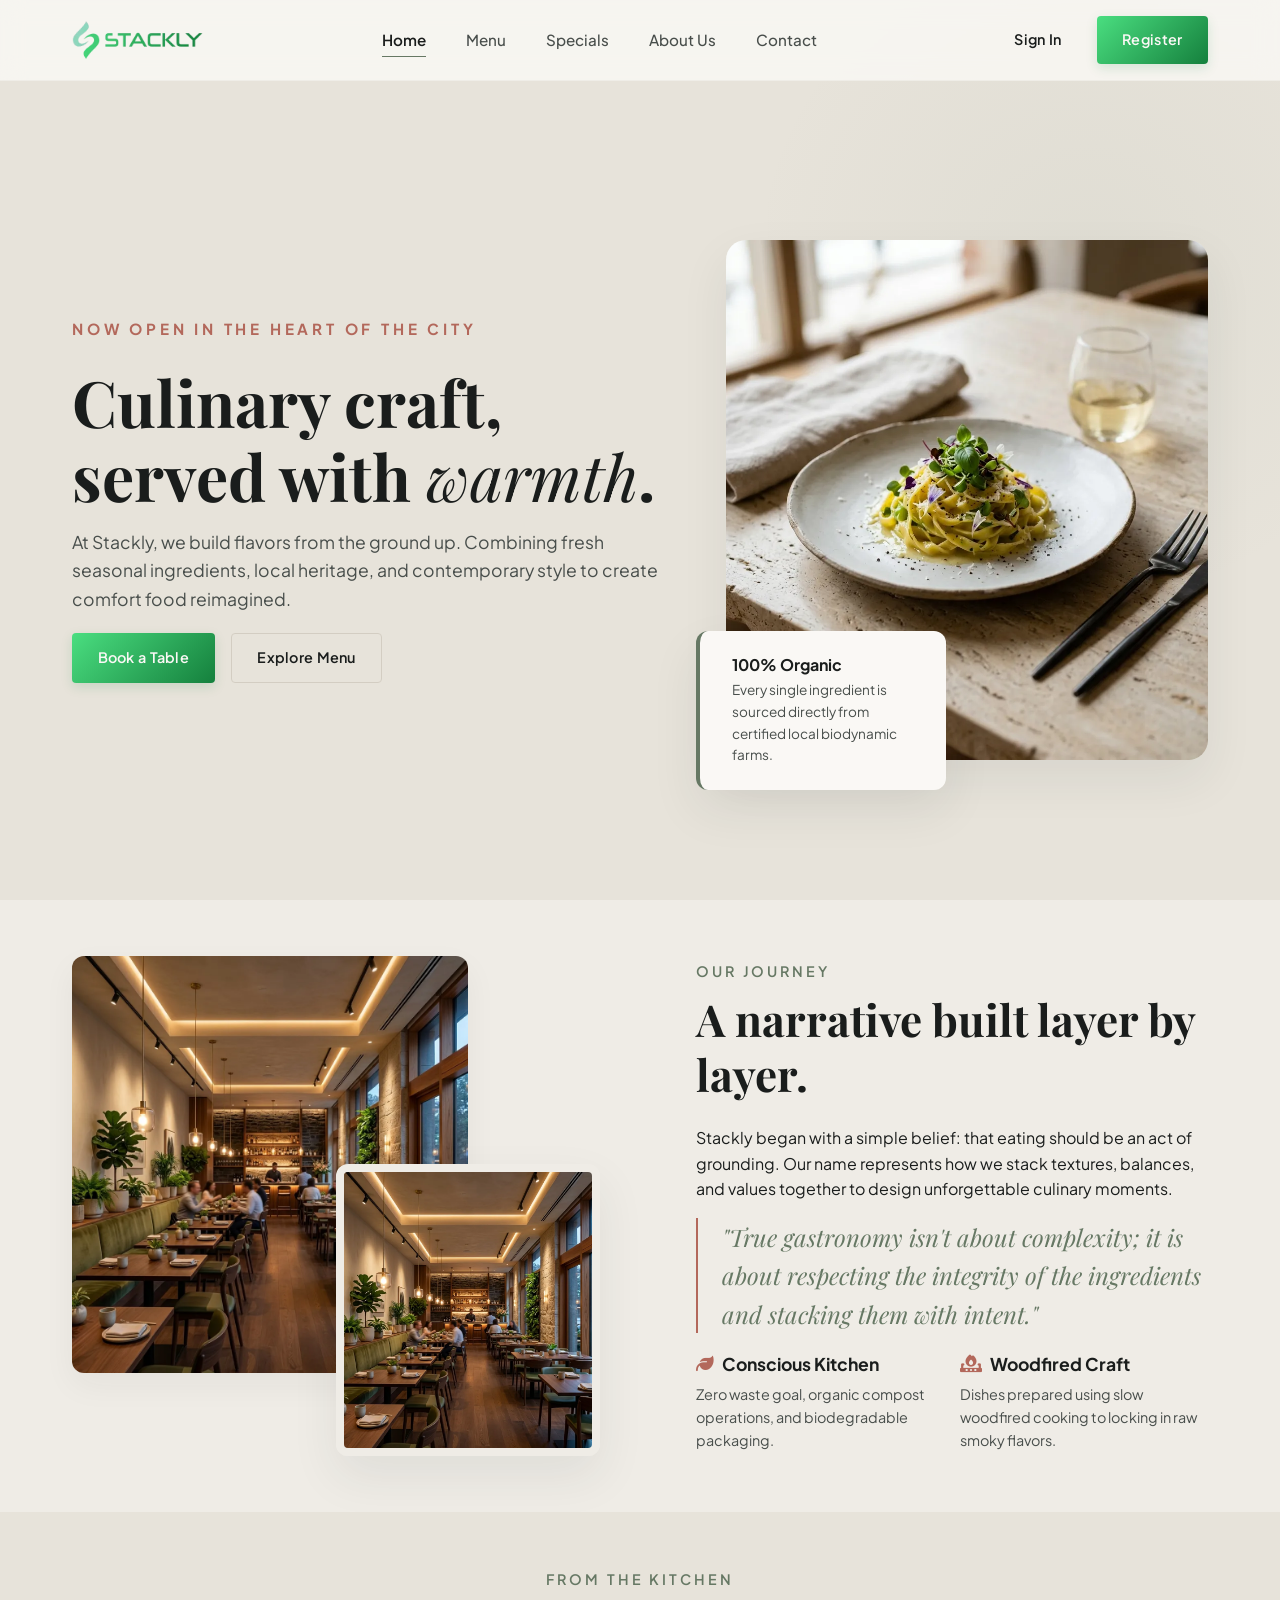
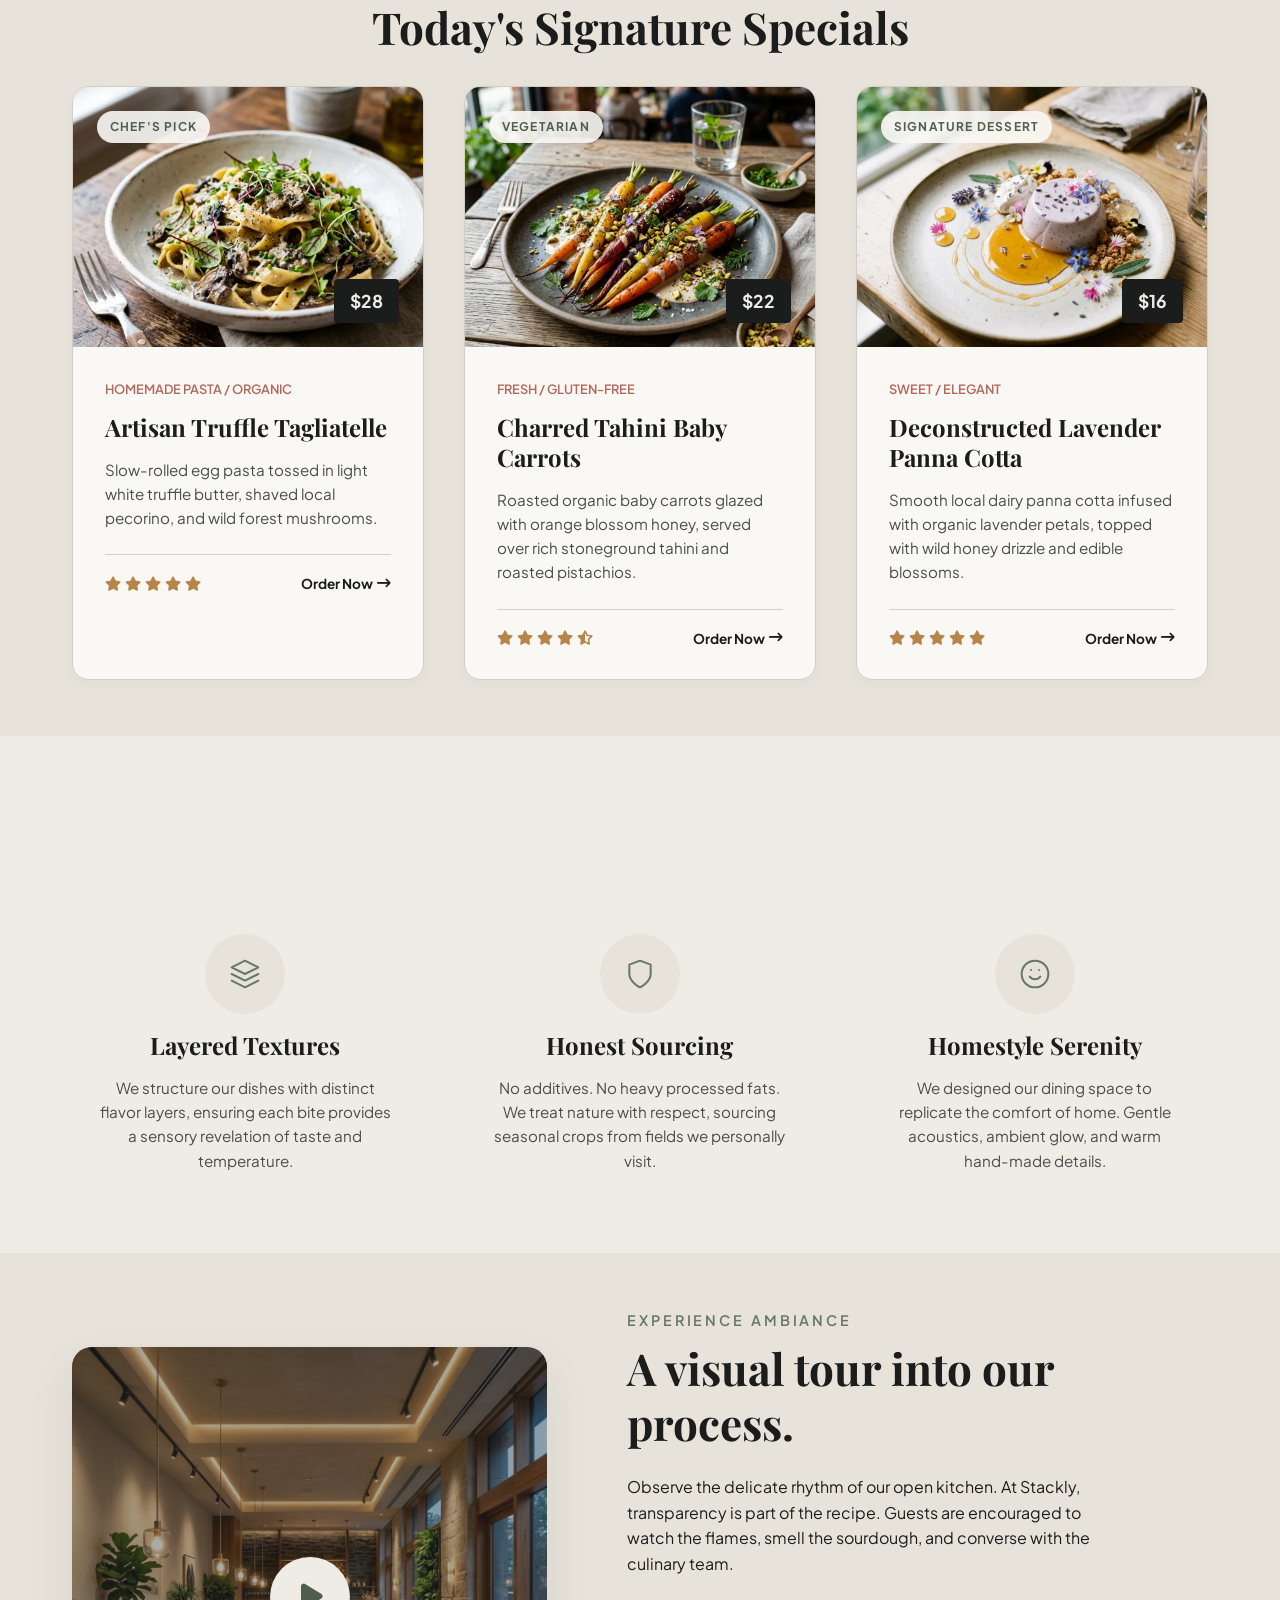
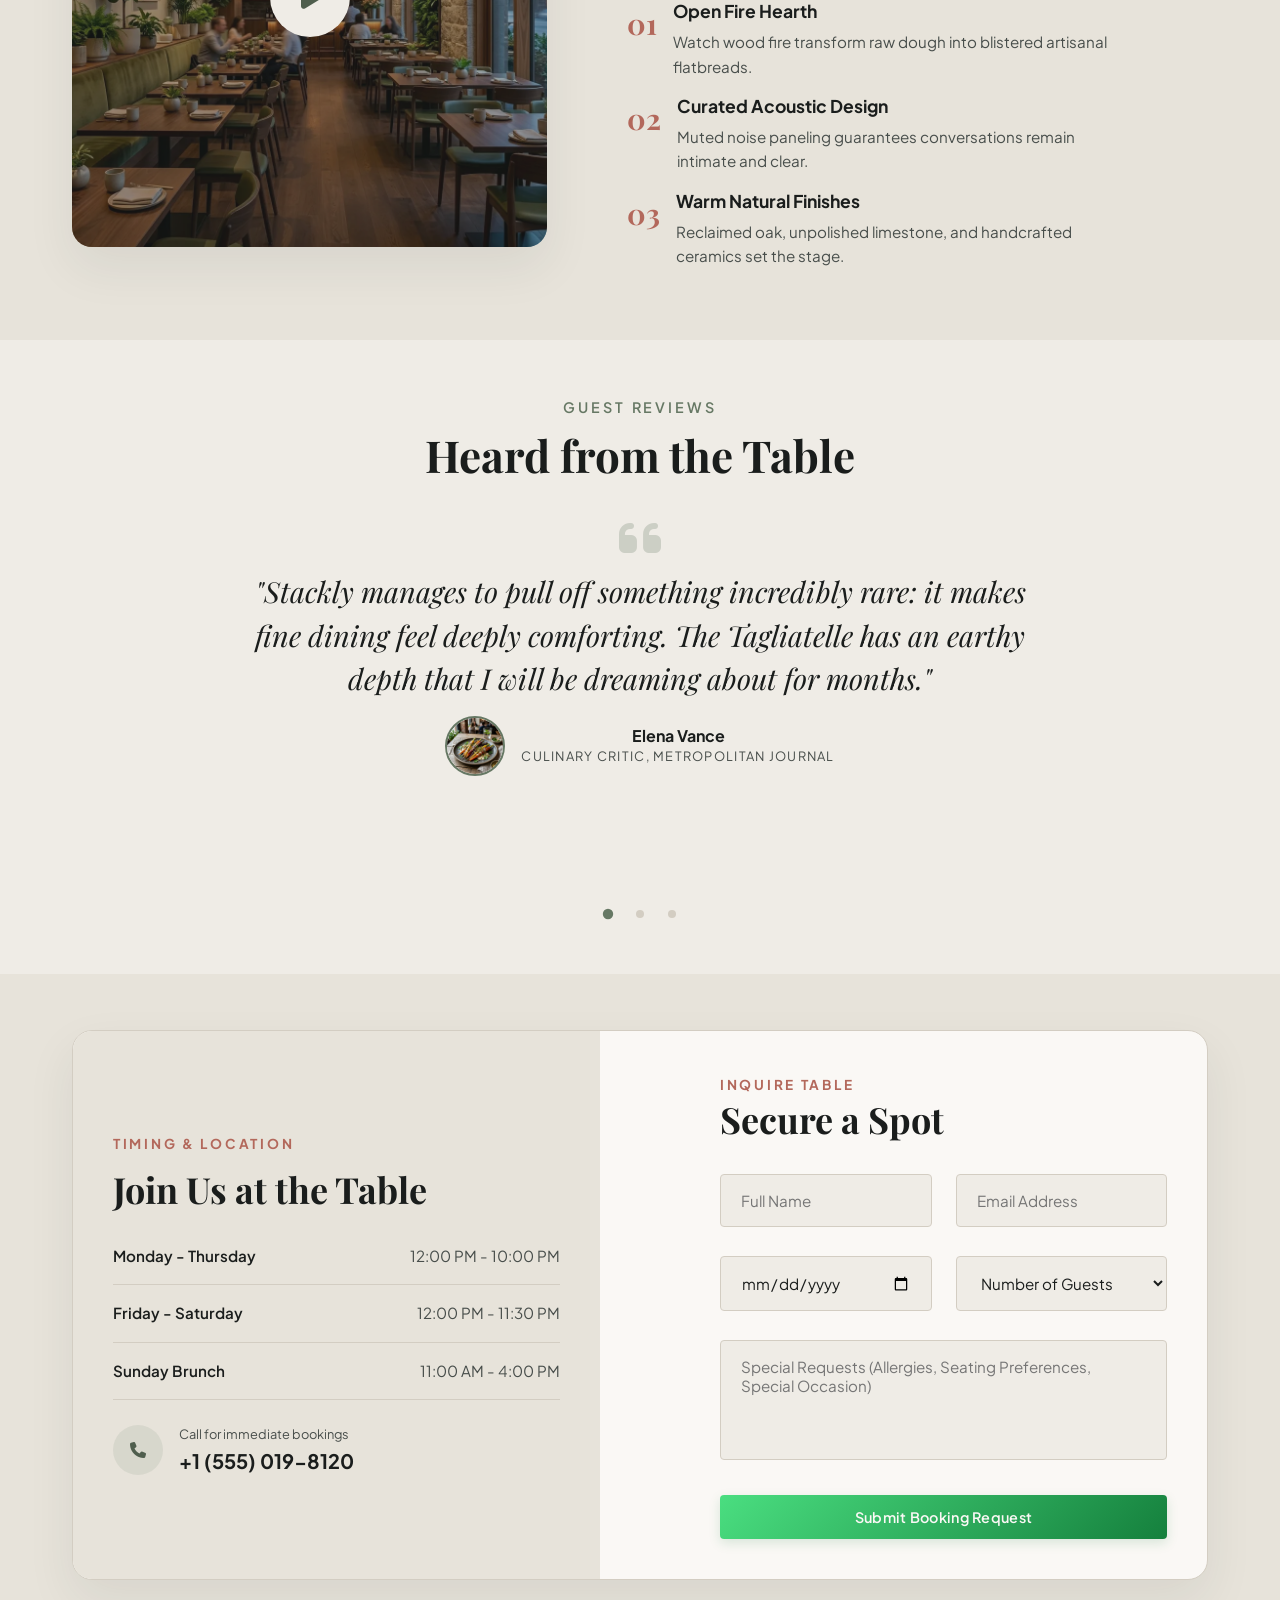
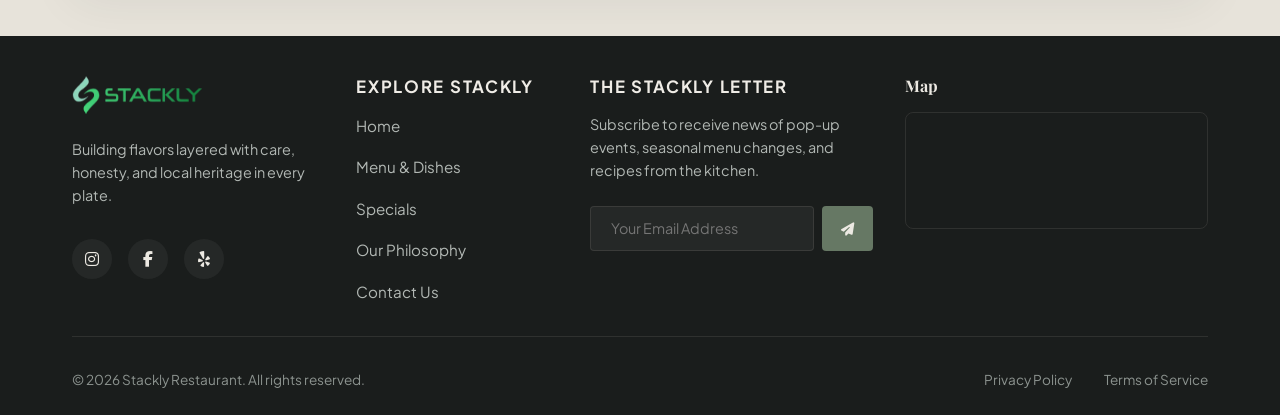
==== commit 6a51ac5e: "Restaurant" ====
--- a/index.html
+++ b/index.html
@@ -471,6 +471,14 @@
                         <button type="submit" class="newsletter-btn" aria-label="Subscribe"><i class="fa-solid fa-paper-plane"></i></button>
                     </form>
                 </div>
+
+                <!-- Salem Map Location -->
+                <div class="footer-map" data-aos="fade-up" data-aos-delay="400">
+                    <h4>Map</h4>
+                    <div style="border-radius: 8px; overflow: hidden; margin-top: 1rem; border: 1px solid rgba(230, 226, 218, 0.1);">
+                        <iframe src="https://www.google.com/maps/embed?pb=!1m18!1m12!1m3!1d15624.475459345717!2d78.11894982635956!3d11.65882672322302!2m3!1f0!2f0!3f0!3m2!1i1024!2i768!4f13.1!3m3!1m2!1s0x3babf1ccf52c6117%3A0xbc99acaf3d10ab28!2sSalem%2C%20Tamil%20Nadu!5e0!3m2!1sen!2sin!4v1717200000000!5m2!1sen!2sin" width="100%" height="115" style="border:0; display:block; filter: grayscale(1) invert(0.9) contrast(1.2);" allowfullscreen="" loading="lazy" referrerpolicy="no-referrer-when-downgrade"></iframe>
+                    </div>
+                </div>
             </div>
 
             <!-- Footer Bottom -->
--- a/index.css
+++ b/index.css
@@ -278,7 +278,7 @@
 }
 
 .logo-text {
-    fill: var(--text-primary);
+    fill: var(--accent-sage);
     font-family: 'Space Grotesk', 'Plus Jakarta Sans', sans-serif;
     font-weight: 700;
     letter-spacing: 0.05em;
@@ -293,6 +293,10 @@
 .logo:hover .logo-s-bottom {
     fill: var(--accent-sage);
     transform: translateY(2px);
+}
+
+.logo:hover .logo-text {
+    fill: var(--accent-terracotta);
 }
 
 /* Navigation Menu */
@@ -372,16 +376,17 @@
 }
 
 .btn-primary {
-    background-color: var(--accent-sage);
-    color: var(--white);
-    border: 1px solid var(--accent-sage);
+    background: linear-gradient(135deg, #4ade80, #15803d);
+    color: #FAF8F5;
+    border: none;
+    box-shadow: 0 4px 12px rgba(21, 128, 61, 0.15);
 }
 
 .btn-primary:hover {
-    background-color: var(--accent-sage-dark);
-    border-color: var(--accent-sage-dark);
+    background: linear-gradient(135deg, #15803d, #14532d);
+    color: #FAF8F5;
     transform: translateY(-2px);
-    box-shadow: var(--shadow-sm);
+    box-shadow: 0 6px 16px rgba(21, 128, 61, 0.3);
 }
 
 .btn-outline {
@@ -1158,7 +1163,7 @@
 
 .footer-top {
     display: grid;
-    grid-template-columns: 1.2fr 0.8fr 1fr;
+    grid-template-columns: 1fr 0.8fr 1fr 1.2fr;
     gap: 2rem;
     padding-bottom: 2rem;
     border-bottom: 1px solid rgba(230, 226, 218, 0.1);
@@ -1561,7 +1566,7 @@
     .hero-grid {
         grid-template-columns: 1fr;
         text-align: center;
-        gap: 3rem;
+        gap: 1.5rem;
     }
     
     .hero-content {
@@ -1587,7 +1592,7 @@
     
     .about-grid, .tour-container, .reservation-wrapper {
         grid-template-columns: 1fr;
-        gap: 3.5rem;
+        gap: 1.5rem;
     }
     
     .about-content {
@@ -1595,7 +1600,7 @@
         padding-left: 0;
         text-align: center;
     }
-
+ 
     .about-quote {
         margin: 2rem auto;
         max-width: 500px;
@@ -1614,7 +1619,7 @@
         grid-template-columns: 1fr;
         max-width: 500px;
         margin: 0 auto;
-        gap: 2.5rem;
+        gap: 1.5rem;
     }
 
     .specials-grid .special-card:nth-child(3),
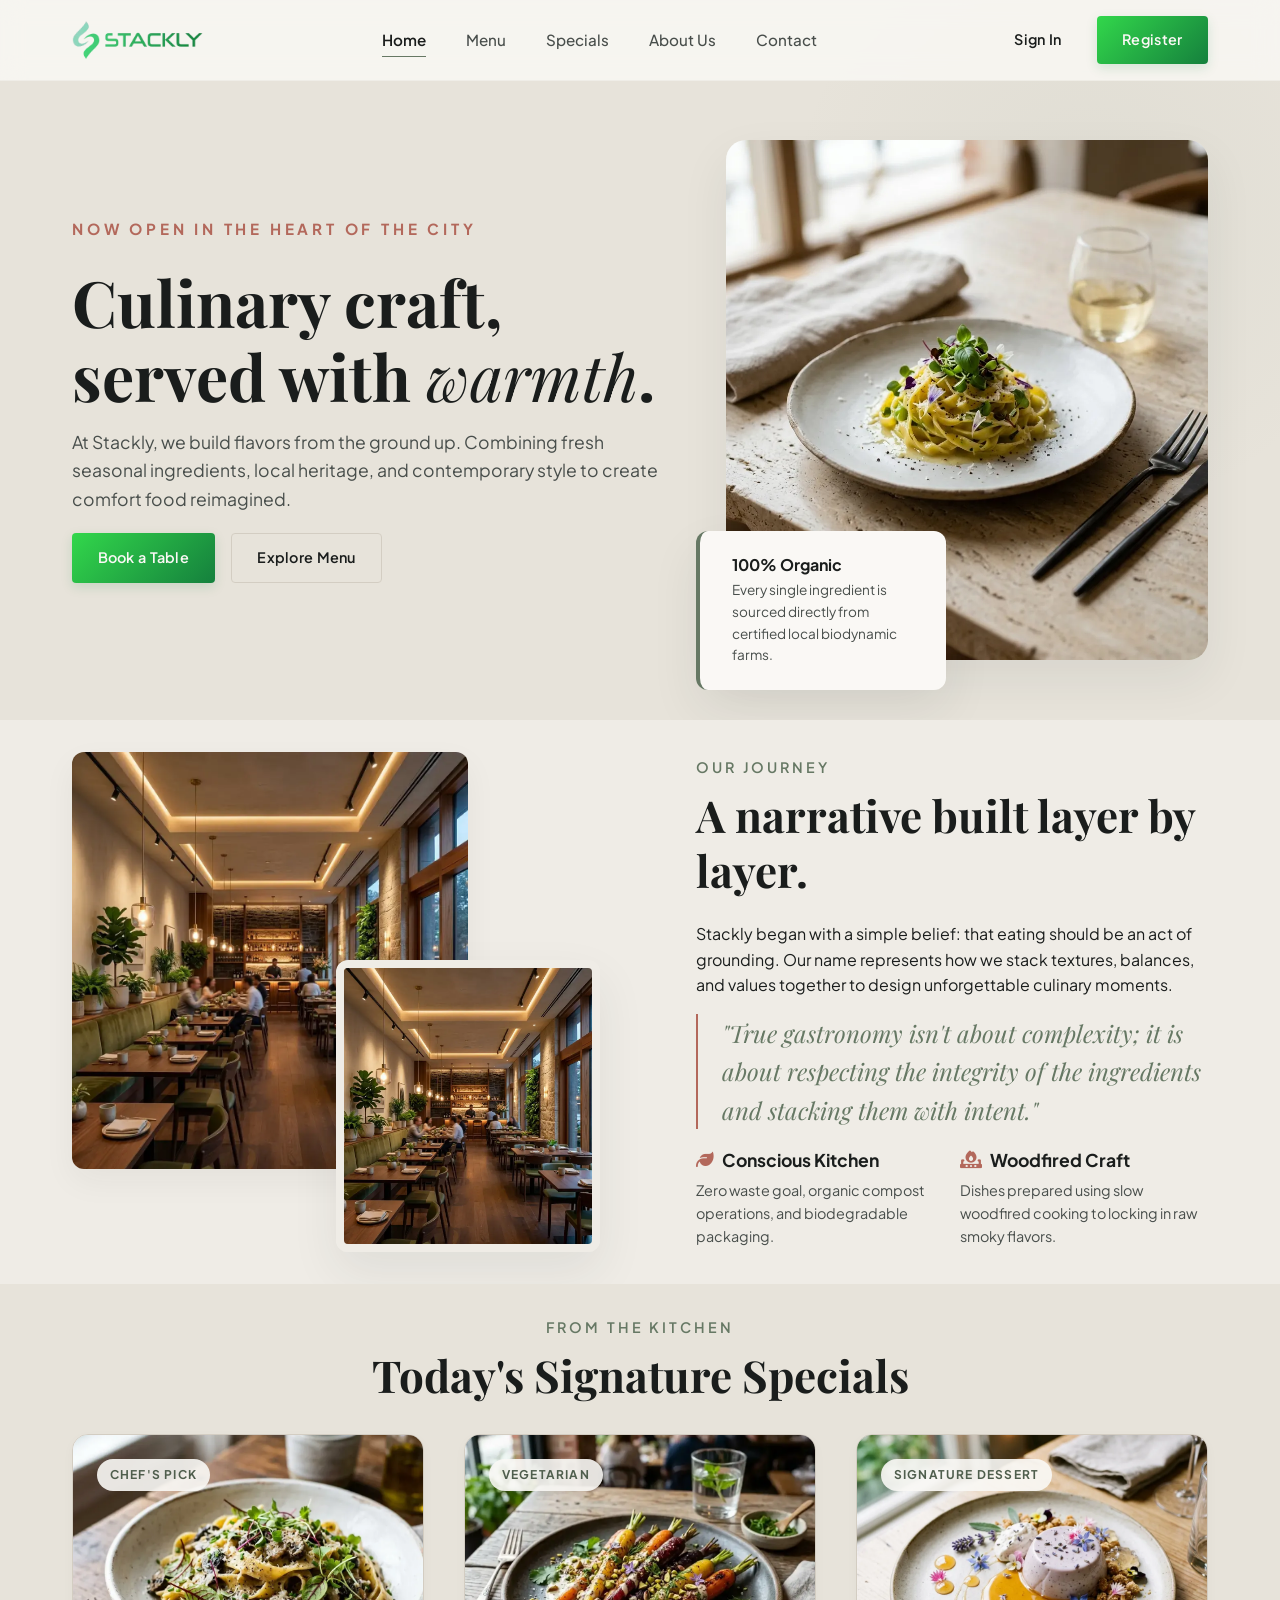
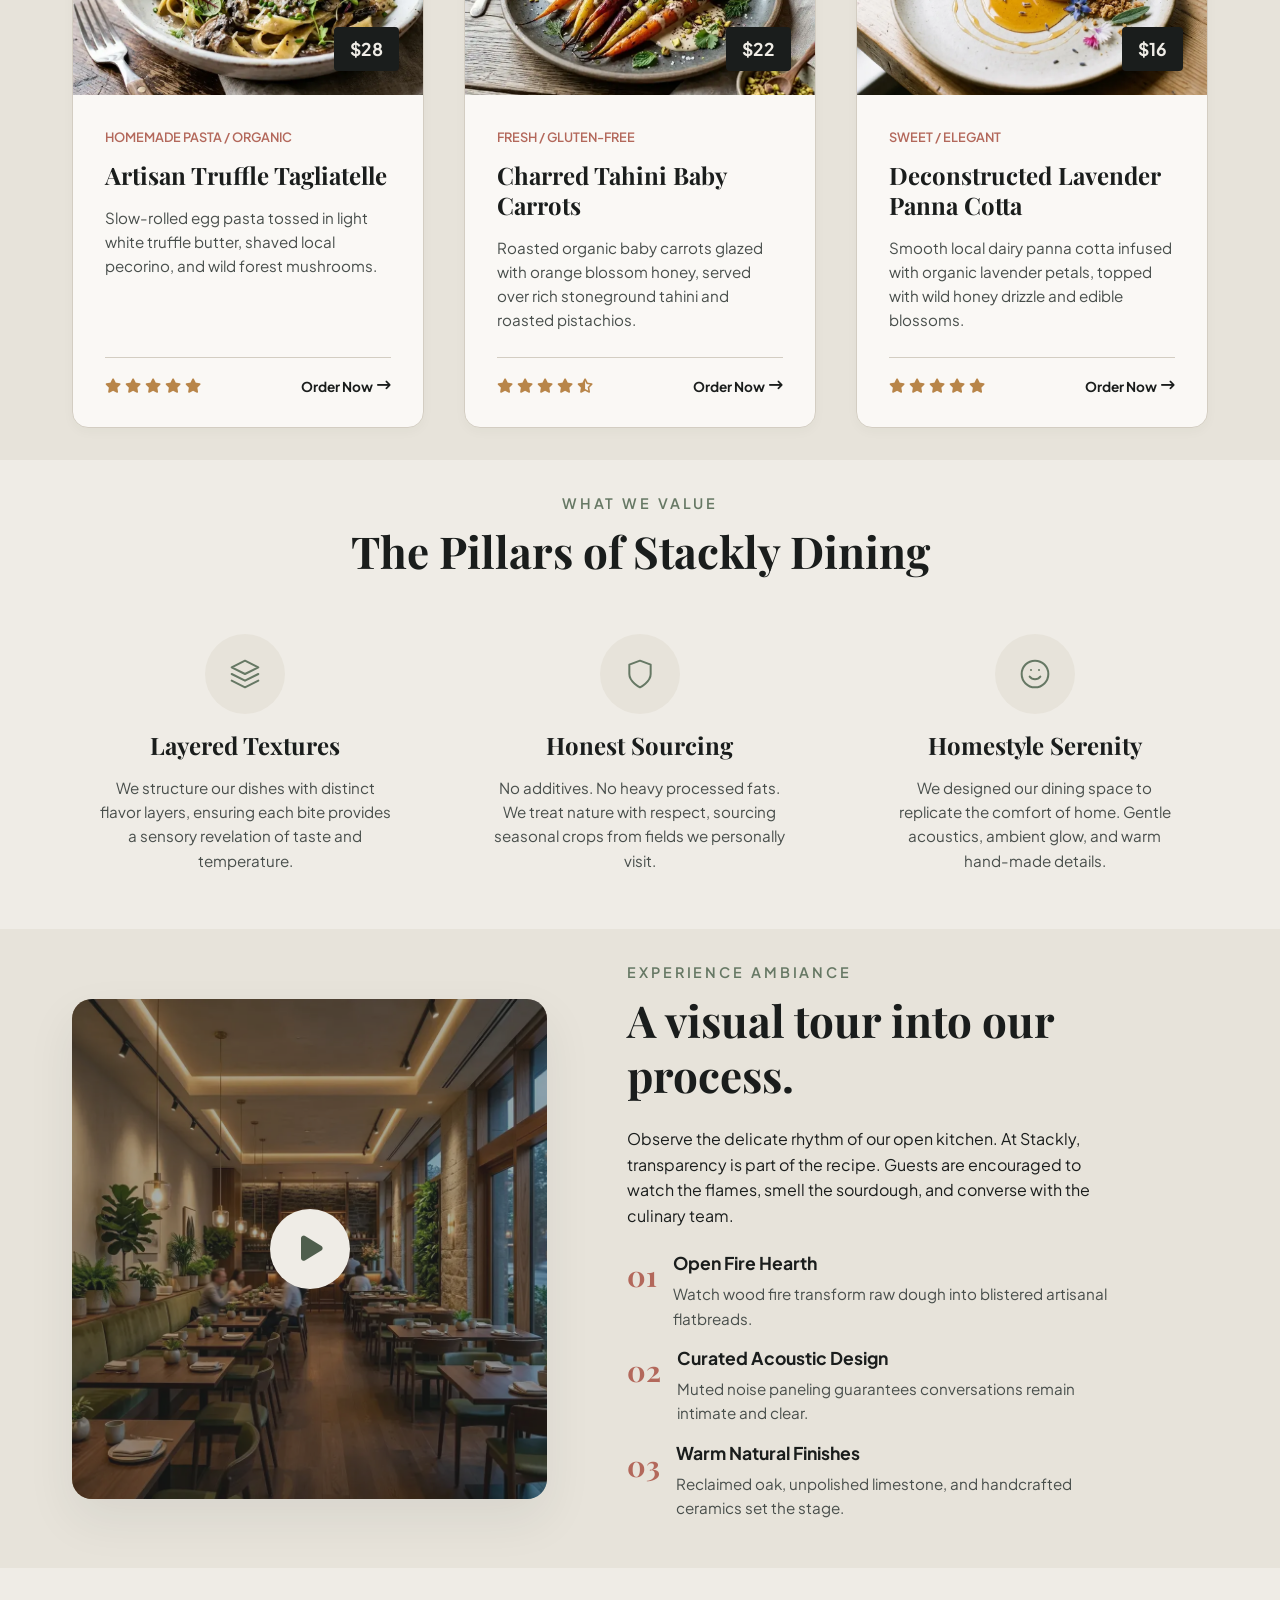
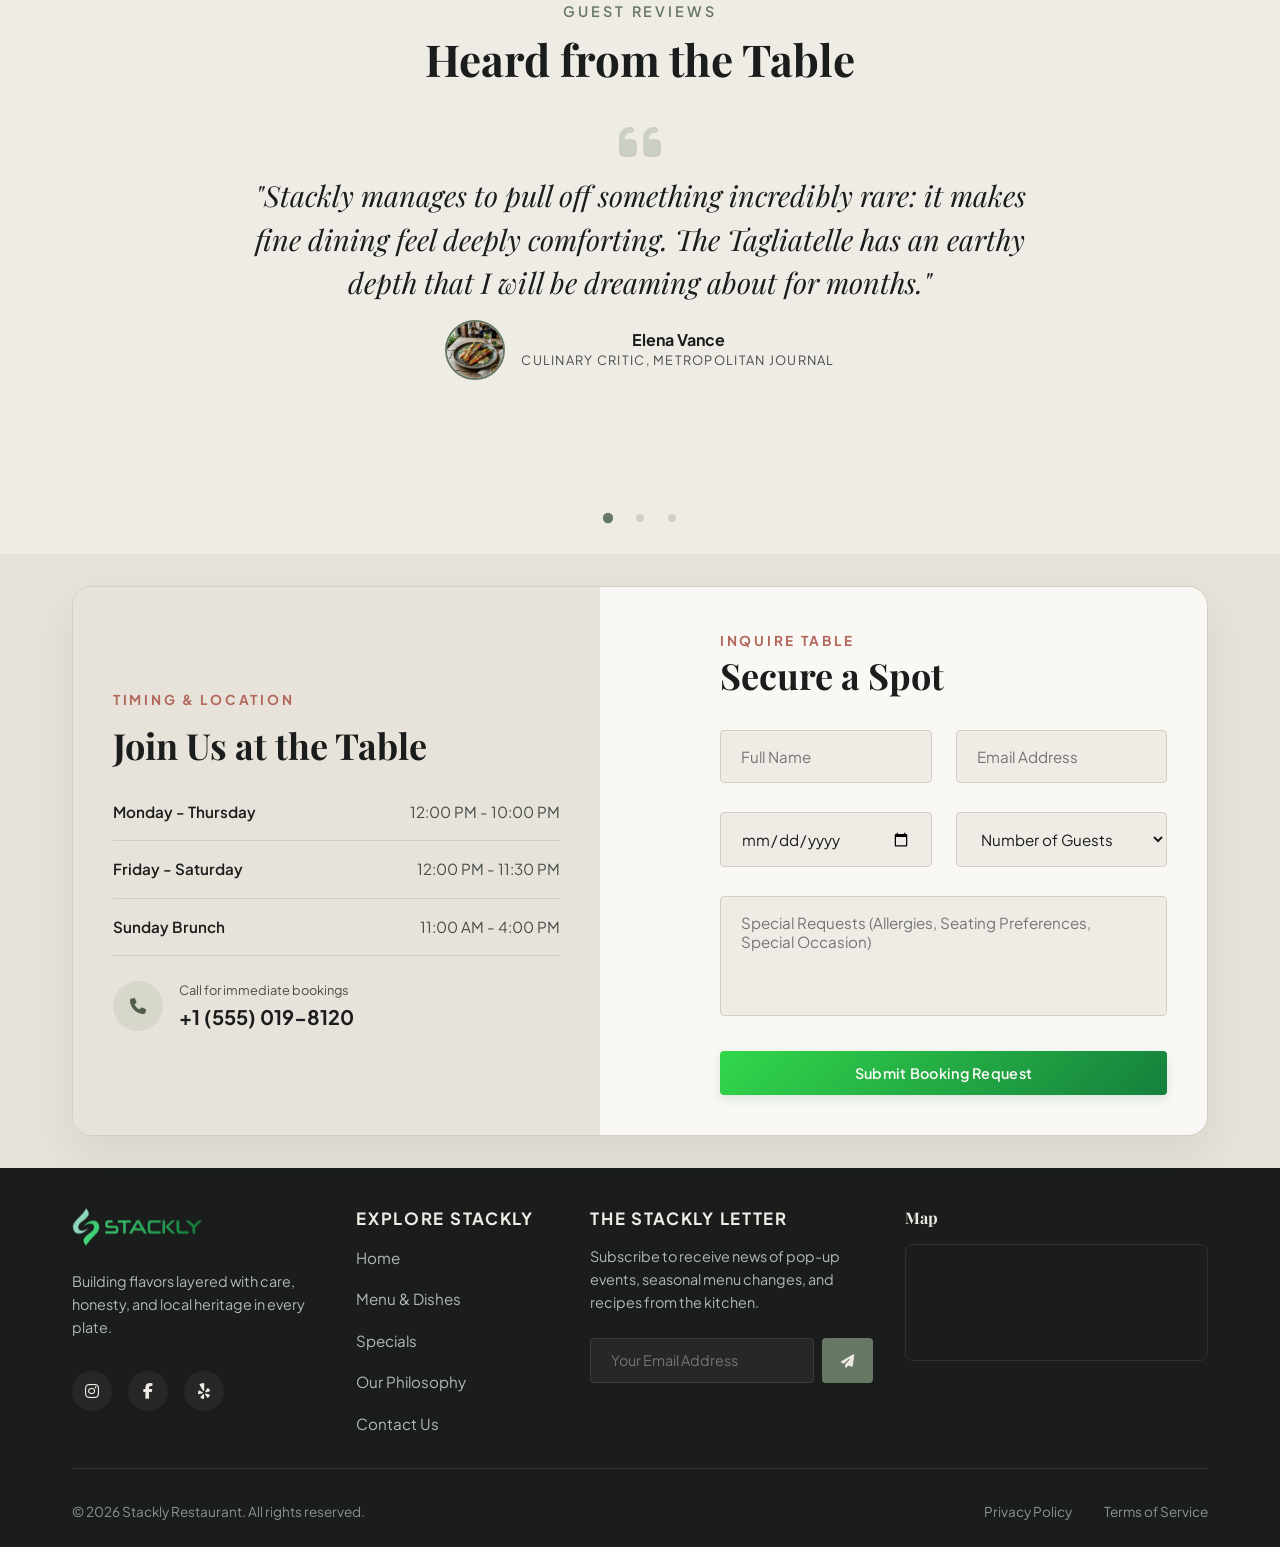
==== commit f1653d71: "Restaurant" ====
--- a/index.html
+++ b/index.html
@@ -1,9 +1,11 @@
 <!DOCTYPE html>
 <html lang="en">
+
 <head>
     <meta charset="UTF-8">
     <meta name="viewport" content="width=device-width, initial-scale=1.0">
-    <meta name="description" content="Welcome to Stackly - An artisan culinary experience featuring fresh farm-to-table dining, cozy modern ambiance, and hand-crafted recipe specials.">
+    <meta name="description"
+        content="Welcome to Stackly - An artisan culinary experience featuring fresh farm-to-table dining, cozy modern ambiance, and hand-crafted recipe specials.">
     <title>Stackly | Modern Culinary Craft & Comfort</title>
     <!-- Stylesheets -->
     <link rel="stylesheet" href="index.css">
@@ -16,6 +18,7 @@
     <link rel="preconnect" href="https://fonts.gstatic.com" crossorigin>
     <link href="https://fonts.googleapis.com/css2?family=Space+Grotesk:wght@700&display=swap" rel="stylesheet">
 </head>
+
 <body>
 
     <!-- Page Loader Screen -->
@@ -37,6 +40,12 @@
                 <!-- Nav Menu -->
                 <nav>
                     <ul class="nav-menu" id="nav-menu">
+                        <!-- Mobile Brand Logo -->
+                        <li class="mobile-nav-logo">
+                            <a href="index.html" class="logo" aria-label="Stackly Logo">
+                                <img class="logo-img" src="assets/images/logo.webp" alt="Stackly Logo">
+                            </a>
+                        </li>
                         <li><a href="index.html" class="nav-link active">Home</a></li>
                         <li><a href="404.html" class="nav-link">Menu</a></li>
                         <li><a href="404.html" class="nav-link">Specials</a></li>
@@ -73,7 +82,9 @@
                 <div class="hero-content" data-aos="fade-right">
                     <span class="hero-tagline">Now Open in the Heart of the City</span>
                     <h1 class="hero-title">Culinary craft, served with <span>warmth</span>.</h1>
-                    <p class="hero-description">At Stackly, we build flavors from the ground up. Combining fresh seasonal ingredients, local heritage, and contemporary style to create comfort food reimagined.</p>
+                    <p class="hero-description">At Stackly, we build flavors from the ground up. Combining fresh
+                        seasonal ingredients, local heritage, and contemporary style to create comfort food reimagined.
+                    </p>
                     <div class="hero-actions">
                         <a href="#reservations" class="btn btn-primary">Book a Table</a>
                         <a href="404.html" class="btn btn-outline">Explore Menu</a>
@@ -85,7 +96,8 @@
                     </div>
                     <div class="hero-floating-card" data-aos="zoom-in" data-aos-delay="400">
                         <h3 class="floating-card-title">100% Organic</h3>
-                        <p class="floating-card-text">Every single ingredient is sourced directly from certified local biodynamic farms.</p>
+                        <p class="floating-card-text">Every single ingredient is sourced directly from certified local
+                            biodynamic farms.</p>
                     </div>
                 </div>
             </div>
@@ -106,9 +118,13 @@
                 </div>
                 <div class="about-content" data-aos="fade-left">
                     <span class="section-subtitle">Our Journey</span>
-                    <h2 class="section-title" style="text-align: left; margin: 0 0 1.5rem 0;">A narrative built layer by layer.</h2>
-                    <p>Stackly began with a simple belief: that eating should be an act of grounding. Our name represents how we stack textures, balances, and values together to design unforgettable culinary moments.</p>
-                    <p class="about-quote">"True gastronomy isn't about complexity; it is about respecting the integrity of the ingredients and stacking them with intent."</p>
+                    <h2 class="section-title" style="text-align: left; margin: 0 0 1.5rem 0;">A narrative built layer by
+                        layer.</h2>
+                    <p>Stackly began with a simple belief: that eating should be an act of grounding. Our name
+                        represents how we stack textures, balances, and values together to design unforgettable culinary
+                        moments.</p>
+                    <p class="about-quote">"True gastronomy isn't about complexity; it is about respecting the integrity
+                        of the ingredients and stacking them with intent."</p>
                     <div class="about-highlights">
                         <div class="highlight-item">
                             <h4><i class="fa-solid fa-leaf"></i> Conscious Kitchen</h4>
@@ -131,7 +147,7 @@
                 <span class="section-subtitle">From the Kitchen</span>
                 <h2 class="section-title">Today's Signature Specials</h2>
             </div>
-            
+
             <div class="specials-grid">
                 <!-- Special 1 -->
                 <div class="special-card" data-aos="fade-up" data-aos-delay="100">
@@ -143,7 +159,8 @@
                     <div class="special-info">
                         <span class="special-meta">Homemade Pasta / Organic</span>
                         <h3 class="special-name">Artisan Truffle Tagliatelle</h3>
-                        <p class="special-desc">Slow-rolled egg pasta tossed in light white truffle butter, shaved local pecorino, and wild forest mushrooms.</p>
+                        <p class="special-desc">Slow-rolled egg pasta tossed in light white truffle butter, shaved local
+                            pecorino, and wild forest mushrooms.</p>
                         <div class="special-footer">
                             <div class="special-rating">
                                 <i class="fa-solid fa-star"></i>
@@ -152,7 +169,8 @@
                                 <i class="fa-solid fa-star"></i>
                                 <i class="fa-solid fa-star"></i>
                             </div>
-                            <button onclick="window.location.href='404.html'" class="special-order-btn">Order Now <i class="fa-solid fa-arrow-right-long"></i></button>
+                            <button onclick="window.location.href='404.html'" class="special-order-btn">Order Now <i
+                                    class="fa-solid fa-arrow-right-long"></i></button>
                         </div>
                     </div>
                 </div>
@@ -167,7 +185,8 @@
                     <div class="special-info">
                         <span class="special-meta">Fresh / Gluten-Free</span>
                         <h3 class="special-name">Charred Tahini Baby Carrots</h3>
-                        <p class="special-desc">Roasted organic baby carrots glazed with orange blossom honey, served over rich stoneground tahini and roasted pistachios.</p>
+                        <p class="special-desc">Roasted organic baby carrots glazed with orange blossom honey, served
+                            over rich stoneground tahini and roasted pistachios.</p>
                         <div class="special-footer">
                             <div class="special-rating">
                                 <i class="fa-solid fa-star"></i>
@@ -176,7 +195,8 @@
                                 <i class="fa-solid fa-star"></i>
                                 <i class="fa-solid fa-star-half-stroke"></i>
                             </div>
-                            <button onclick="window.location.href='404.html'" class="special-order-btn">Order Now <i class="fa-solid fa-arrow-right-long"></i></button>
+                            <button onclick="window.location.href='404.html'" class="special-order-btn">Order Now <i
+                                    class="fa-solid fa-arrow-right-long"></i></button>
                         </div>
                     </div>
                 </div>
@@ -191,7 +211,8 @@
                     <div class="special-info">
                         <span class="special-meta">Sweet / Elegant</span>
                         <h3 class="special-name">Deconstructed Lavender Panna Cotta</h3>
-                        <p class="special-desc">Smooth local dairy panna cotta infused with organic lavender petals, topped with wild honey drizzle and edible blossoms.</p>
+                        <p class="special-desc">Smooth local dairy panna cotta infused with organic lavender petals,
+                            topped with wild honey drizzle and edible blossoms.</p>
                         <div class="special-footer">
                             <div class="special-rating">
                                 <i class="fa-solid fa-star"></i>
@@ -200,7 +221,8 @@
                                 <i class="fa-solid fa-star"></i>
                                 <i class="fa-solid fa-star"></i>
                             </div>
-                            <button onclick="window.location.href='404.html'" class="special-order-btn">Order Now <i class="fa-solid fa-arrow-right-long"></i></button>
+                            <button onclick="window.location.href='404.html'" class="special-order-btn">Order Now <i
+                                    class="fa-solid fa-arrow-right-long"></i></button>
                         </div>
                     </div>
                 </div>
@@ -215,40 +237,46 @@
                 <span class="section-subtitle">What We Value</span>
                 <h2 class="section-title">The Pillars of Stackly Dining</h2>
             </div>
-            
+
             <div class="pillars-grid">
                 <!-- Pillar 1 -->
                 <div class="pillar-item" data-aos="fade-up" data-aos-delay="100">
                     <div class="pillar-icon-box">
-                        <svg viewBox="0 0 24 24" fill="none" stroke="currentColor" stroke-width="1.5" stroke-linecap="round" stroke-linejoin="round">
-                            <path d="M12 2L2 7l10 5 10-5-10-5zM2 17l10 5 10-5M2 12l10 5 10-5"/>
+                        <svg viewBox="0 0 24 24" fill="none" stroke="currentColor" stroke-width="1.5"
+                            stroke-linecap="round" stroke-linejoin="round">
+                            <path d="M12 2L2 7l10 5 10-5-10-5zM2 17l10 5 10-5M2 12l10 5 10-5" />
                         </svg>
                     </div>
                     <h3 class="pillar-title">Layered Textures</h3>
-                    <p class="pillar-desc">We structure our dishes with distinct flavor layers, ensuring each bite provides a sensory revelation of taste and temperature.</p>
+                    <p class="pillar-desc">We structure our dishes with distinct flavor layers, ensuring each bite
+                        provides a sensory revelation of taste and temperature.</p>
                 </div>
 
                 <!-- Pillar 2 -->
                 <div class="pillar-item" data-aos="fade-up" data-aos-delay="200">
                     <div class="pillar-icon-box">
-                        <svg viewBox="0 0 24 24" fill="none" stroke="currentColor" stroke-width="1.5" stroke-linecap="round" stroke-linejoin="round">
-                            <path d="M12 22s8-4 8-10V5l-8-3-8 3v7c0 6 8 10 8 10z"/>
+                        <svg viewBox="0 0 24 24" fill="none" stroke="currentColor" stroke-width="1.5"
+                            stroke-linecap="round" stroke-linejoin="round">
+                            <path d="M12 22s8-4 8-10V5l-8-3-8 3v7c0 6 8 10 8 10z" />
                         </svg>
                     </div>
                     <h3 class="pillar-title">Honest Sourcing</h3>
-                    <p class="pillar-desc">No additives. No heavy processed fats. We treat nature with respect, sourcing seasonal crops from fields we personally visit.</p>
+                    <p class="pillar-desc">No additives. No heavy processed fats. We treat nature with respect, sourcing
+                        seasonal crops from fields we personally visit.</p>
                 </div>
 
                 <!-- Pillar 3 -->
                 <div class="pillar-item" data-aos="fade-up" data-aos-delay="300">
                     <div class="pillar-icon-box">
-                        <svg viewBox="0 0 24 24" fill="none" stroke="currentColor" stroke-width="1.5" stroke-linecap="round" stroke-linejoin="round">
-                            <circle cx="12" cy="12" r="10"/>
-                            <path d="M8 14s1.5 2 4 2 4-2 4-2M9 9h.01M15 9h.01"/>
+                        <svg viewBox="0 0 24 24" fill="none" stroke="currentColor" stroke-width="1.5"
+                            stroke-linecap="round" stroke-linejoin="round">
+                            <circle cx="12" cy="12" r="10" />
+                            <path d="M8 14s1.5 2 4 2 4-2 4-2M9 9h.01M15 9h.01" />
                         </svg>
                     </div>
                     <h3 class="pillar-title">Homestyle Serenity</h3>
-                    <p class="pillar-desc">We designed our dining space to replicate the comfort of home. Gentle acoustics, ambient glow, and warm hand-made details.</p>
+                    <p class="pillar-desc">We designed our dining space to replicate the comfort of home. Gentle
+                        acoustics, ambient glow, and warm hand-made details.</p>
                 </div>
             </div>
         </div>
@@ -261,16 +289,20 @@
                 <div class="tour-visual" data-aos="fade-right">
                     <img src="assets/images/chef.webp" alt="Warm kitchen prep ambiance at Stackly">
                     <div class="tour-video-overlay">
-                        <button class="play-btn" onclick="window.location.href='404.html'" aria-label="Play Ambiance Video">
+                        <button class="play-btn" onclick="window.location.href='404.html'"
+                            aria-label="Play Ambiance Video">
                             <i class="fa-solid fa-play"></i>
                         </button>
                     </div>
                 </div>
                 <div class="tour-content" data-aos="fade-left">
                     <span class="section-subtitle">Experience Ambiance</span>
-                    <h2 class="section-title" style="text-align: left; margin: 0 0 1.5rem 0;">A visual tour into our process.</h2>
-                    <p>Observe the delicate rhythm of our open kitchen. At Stackly, transparency is part of the recipe. Guests are encouraged to watch the flames, smell the sourdough, and converse with the culinary team.</p>
-                    
+                    <h2 class="section-title" style="text-align: left; margin: 0 0 1.5rem 0;">A visual tour into our
+                        process.</h2>
+                    <p>Observe the delicate rhythm of our open kitchen. At Stackly, transparency is part of the recipe.
+                        Guests are encouraged to watch the flames, smell the sourdough, and converse with the culinary
+                        team.</p>
+
                     <div class="tour-features">
                         <div class="tour-feature-item">
                             <span class="tour-feature-number">01</span>
@@ -306,12 +338,14 @@
                 <span class="section-subtitle">Guest Reviews</span>
                 <h2 class="section-title">Heard from the Table</h2>
             </div>
-            
+
             <div class="testimonials-slider" data-aos="fade-up" data-aos-delay="100">
                 <!-- Slide 1 -->
                 <div class="testimonial-slide active">
                     <i class="fa-solid fa-quote-left testimonial-quote-icon"></i>
-                    <p class="testimonial-text">"Stackly manages to pull off something incredibly rare: it makes fine dining feel deeply comforting. The Tagliatelle has an earthy depth that I will be dreaming about for months."</p>
+                    <p class="testimonial-text">"Stackly manages to pull off something incredibly rare: it makes fine
+                        dining feel deeply comforting. The Tagliatelle has an earthy depth that I will be dreaming about
+                        for months."</p>
                     <div class="testimonial-author">
                         <div class="testimonial-avatar">
                             <img src="assets/images/dish_2.webp" alt="Reviewer Avatar 1">
@@ -326,7 +360,9 @@
                 <!-- Slide 2 -->
                 <div class="testimonial-slide">
                     <i class="fa-solid fa-quote-left testimonial-quote-icon"></i>
-                    <p class="testimonial-text">"The mild-toned interior immediately relaxes you. But once the dishes arrive, the textures wake you up. The honey-roasted baby carrots were the standout dish of my year."</p>
+                    <p class="testimonial-text">"The mild-toned interior immediately relaxes you. But once the dishes
+                        arrive, the textures wake you up. The honey-roasted baby carrots were the standout dish of my
+                        year."</p>
                     <div class="testimonial-author">
                         <div class="testimonial-avatar">
                             <img src="assets/images/hero_dish.webp" alt="Reviewer Avatar 2">
@@ -341,7 +377,8 @@
                 <!-- Slide 3 -->
                 <div class="testimonial-slide">
                     <i class="fa-solid fa-quote-left testimonial-quote-icon"></i>
-                    <p class="testimonial-text">"Stackly values food honesty above all. You can taste the purity of the local ingredients in every layer. A masterpiece of rustic culinary design."</p>
+                    <p class="testimonial-text">"Stackly values food honesty above all. You can taste the purity of the
+                        local ingredients in every layer. A masterpiece of rustic culinary design."</p>
                     <div class="testimonial-author">
                         <div class="testimonial-avatar">
                             <img src="assets/images/dish_1.webp" alt="Reviewer Avatar 3">
@@ -424,9 +461,11 @@
                             </div>
                         </div>
                         <div class="form-group">
-                            <textarea class="form-control" placeholder="Special Requests (Allergies, Seating Preferences, Special Occasion)"></textarea>
-                        </div>
-                        <button type="submit" class="btn btn-primary" style="width: 100%;">Submit Booking Request</button>
+                            <textarea class="form-control"
+                                placeholder="Special Requests (Allergies, Seating Preferences, Special Occasion)"></textarea>
+                        </div>
+                        <button type="submit" class="btn btn-primary" style="width: 100%;">Submit Booking
+                            Request</button>
                     </form>
                 </div>
             </div>
@@ -442,10 +481,13 @@
                     <a href="index.html" class="logo" aria-label="Stackly Logo">
                         <img class="logo-img" src="assets/images/logo.webp" alt="Stackly Logo">
                     </a>
-                    <p class="footer-desc">Building flavors layered with care, honesty, and local heritage in every plate.</p>
+                    <p class="footer-desc">Building flavors layered with care, honesty, and local heritage in every
+                        plate.</p>
                     <div class="footer-socials">
-                        <a href="404.html" class="social-link" aria-label="Instagram"><i class="fa-brands fa-instagram"></i></a>
-                        <a href="404.html" class="social-link" aria-label="Facebook"><i class="fa-brands fa-facebook-f"></i></a>
+                        <a href="404.html" class="social-link" aria-label="Instagram"><i
+                                class="fa-brands fa-instagram"></i></a>
+                        <a href="404.html" class="social-link" aria-label="Facebook"><i
+                                class="fa-brands fa-facebook-f"></i></a>
                         <a href="404.html" class="social-link" aria-label="Yelp"><i class="fa-brands fa-yelp"></i></a>
                     </div>
                 </div>
@@ -465,18 +507,26 @@
                 <!-- Newsletter subscription -->
                 <div class="footer-newsletter" data-aos="fade-up" data-aos-delay="300">
                     <h4>The Stackly Letter</h4>
-                    <p>Subscribe to receive news of pop-up events, seasonal menu changes, and recipes from the kitchen.</p>
+                    <p>Subscribe to receive news of pop-up events, seasonal menu changes, and recipes from the kitchen.
+                    </p>
                     <form class="newsletter-form" action="404.html">
-                        <input type="email" class="newsletter-input" placeholder="Your Email Address" aria-label="Email for newsletter" required>
-                        <button type="submit" class="newsletter-btn" aria-label="Subscribe"><i class="fa-solid fa-paper-plane"></i></button>
+                        <input type="email" class="newsletter-input" placeholder="Your Email Address"
+                            aria-label="Email for newsletter" required>
+                        <button type="submit" class="newsletter-btn" aria-label="Subscribe"><i
+                                class="fa-solid fa-paper-plane"></i></button>
                     </form>
                 </div>
 
                 <!-- Salem Map Location -->
                 <div class="footer-map" data-aos="fade-up" data-aos-delay="400">
                     <h4>Map</h4>
-                    <div style="border-radius: 8px; overflow: hidden; margin-top: 1rem; border: 1px solid rgba(230, 226, 218, 0.1);">
-                        <iframe src="https://www.google.com/maps/embed?pb=!1m18!1m12!1m3!1d15624.475459345717!2d78.11894982635956!3d11.65882672322302!2m3!1f0!2f0!3f0!3m2!1i1024!2i768!4f13.1!3m3!1m2!1s0x3babf1ccf52c6117%3A0xbc99acaf3d10ab28!2sSalem%2C%20Tamil%20Nadu!5e0!3m2!1sen!2sin!4v1717200000000!5m2!1sen!2sin" width="100%" height="115" style="border:0; display:block; filter: grayscale(1) invert(0.9) contrast(1.2);" allowfullscreen="" loading="lazy" referrerpolicy="no-referrer-when-downgrade"></iframe>
+                    <div
+                        style="border-radius: 8px; overflow: hidden; margin-top: 1rem; border: 1px solid rgba(230, 226, 218, 0.1);">
+                        <iframe
+                            src="https://www.google.com/maps/embed?pb=!1m18!1m12!1m3!1d15624.475459345717!2d78.11894982635956!3d11.65882672322302!2m3!1f0!2f0!3f0!3m2!1i1024!2i768!4f13.1!3m3!1m2!1s0x3babf1ccf52c6117%3A0xbc99acaf3d10ab28!2sSalem%2C%20Tamil%20Nadu!5e0!3m2!1sen!2sin!4v1717200000000!5m2!1sen!2sin"
+                            width="100%" height="115"
+                            style="border:0; display:block; filter: grayscale(1) invert(0.9) contrast(1.2);"
+                            allowfullscreen="" loading="lazy" referrerpolicy="no-referrer-when-downgrade"></iframe>
                     </div>
                 </div>
             </div>
@@ -497,4 +547,5 @@
     <!-- Custom Scripts -->
     <script src="index.js"></script>
 </body>
+
 </html>
--- a/index.css
+++ b/index.css
@@ -6,27 +6,39 @@
 @import url('https://fonts.googleapis.com/css2?family=Playfair+Display:ital,wght@0,400..900;1,400..900&family=Plus+Jakarta+Sans:wght@300;400;500;600;700;800&display=swap');
 
 :root {
+    /* Gradient color variable (fresh green gradient) */
+    --gradient-primary: linear-gradient(135deg, #32D74B, #15803D);
+    --gradient-primary-hover: linear-gradient(135deg, #15803D, #064E3B);
     /* Color Palette (Slightly Darker & Richer Theme) */
-    --bg-primary: #EFECE6;       /* Slightly darker warm plaster */
-    --bg-secondary: #E7E3DA;     /* Darker warm limestone beige */
-    --bg-card: #FAF8F5;          /* Warm off-white card instead of pure white */
-    --text-primary: #1A1D1C;     /* Darker deep charcoal */
-    --text-secondary: #484E4B;   /* Darker muted slate grey */
-    --accent-sage: #667864;      /* Darker organic sage green */
+    --bg-primary: #EFECE6;
+    /* Slightly darker warm plaster */
+    --bg-secondary: #E7E3DA;
+    /* Darker warm limestone beige */
+    --bg-card: #FAF8F5;
+    /* Warm off-white card instead of pure white */
+    --text-primary: #1A1D1C;
+    /* Darker deep charcoal */
+    --text-secondary: #484E4B;
+    /* Darker muted slate grey */
+    --accent-sage: #667864;
+    /* Darker organic sage green */
     --accent-sage-dark: #4F5E4D;
-    --accent-terracotta: #B3685B; /* Darker, richer terracotta clay */
-    --accent-honey: #B88549;     /* Richer honey amber */
-    --border-color: #D3CDC2;     /* Darker beige border */
-    
+    --accent-terracotta: #B3685B;
+    /* Darker, richer terracotta clay */
+    --accent-honey: #B88549;
+    /* Richer honey amber */
+    --border-color: #D3CDC2;
+    /* Darker beige border */
+
     /* Layout & Shadows */
     --shadow-sm: 0 4px 12px rgba(44, 48, 46, 0.03);
     --shadow-md: 0 12px 32px rgba(44, 48, 46, 0.05);
     --shadow-lg: 0 20px 48px rgba(44, 48, 46, 0.08);
-    
+
     /* Typography */
     --font-heading: 'Playfair Display', serif;
     --font-body: 'Plus Jakarta Sans', sans-serif;
-    
+
     /* Transitions (Targeted properties to avoid conflicting with AOS transforms and opacity animations) */
     --transition-smooth: color 0.5s cubic-bezier(0.16, 1, 0.3, 1), background-color 0.5s cubic-bezier(0.16, 1, 0.3, 1), border-color 0.5s cubic-bezier(0.16, 1, 0.3, 1), box-shadow 0.5s cubic-bezier(0.16, 1, 0.3, 1), fill 0.5s cubic-bezier(0.16, 1, 0.3, 1);
     --transition-fast: color 0.25s ease, background-color 0.25s ease, border-color 0.25s ease, fill 0.25s ease, opacity 0.25s ease;
@@ -73,7 +85,10 @@
     transition: var(--transition-fast);
 }
 
-button, input, textarea, select {
+button,
+input,
+textarea,
+select {
     font-family: inherit;
 }
 
@@ -114,7 +129,8 @@
     align-items: center;
 }
 
-.loader-logo-svg, .loader-logo-img {
+.loader-logo-svg,
+.loader-logo-img {
     width: 100%;
     height: auto;
 }
@@ -136,10 +152,12 @@
         transform: scale(0.95);
         opacity: 0.7;
     }
+
     50% {
         transform: scale(1.05);
         opacity: 1;
     }
+
     100% {
         transform: scale(0.95);
         opacity: 0.7;
@@ -147,15 +165,28 @@
 }
 
 /* Typography Helper Classes */
-h1, h2, h3, h4, h5, h6 {
+h1,
+h2,
+h3,
+h4,
+h5,
+h6 {
     font-family: var(--font-heading);
     font-weight: 700;
     line-height: 1.25;
 }
 
-.text-accent-sage { color: var(--accent-sage); }
-.text-accent-terracotta { color: var(--accent-terracotta); }
-.text-accent-honey { color: var(--accent-honey); }
+.text-accent-sage {
+    color: var(--accent-sage);
+}
+
+.text-accent-terracotta {
+    color: var(--accent-terracotta);
+}
+
+.text-accent-honey {
+    color: var(--accent-honey);
+}
 
 /* Common Layout Components */
 .container {
@@ -166,7 +197,9 @@
 }
 
 .section {
-    padding: 3.5rem 0;
+    scroll-margin-top: 80px;
+    /* Offset for fixed header */
+    padding: 2rem 0;
     position: relative;
 }
 
@@ -201,13 +234,16 @@
 ::-webkit-scrollbar {
     width: 8px;
 }
+
 ::-webkit-scrollbar-track {
     background: var(--bg-primary);
 }
+
 ::-webkit-scrollbar-thumb {
     background: var(--border-color);
     border-radius: 4px;
 }
+
 ::-webkit-scrollbar-thumb:hover {
     background: var(--accent-sage);
 }
@@ -307,6 +343,10 @@
     gap: 2.5rem;
 }
 
+.mobile-nav-logo {
+    display: none;
+}
+
 .nav-link {
     font-size: 0.95rem;
     font-weight: 500;
@@ -376,14 +416,29 @@
 }
 
 .btn-primary {
-    background: linear-gradient(135deg, #4ade80, #15803d);
+    background: var(--gradient-primary);
     color: #FAF8F5;
     border: none;
     box-shadow: 0 4px 12px rgba(21, 128, 61, 0.15);
 }
 
+/* Gradient button variant */
+.btn-gradient {
+    background: var(--gradient-primary);
+    color: #FAF8F5;
+    border: none;
+    box-shadow: 0 4px 12px rgba(21, 128, 61, 0.15);
+    transition: var(--transition-smooth);
+}
+
+.btn-gradient:hover {
+    background: var(--gradient-primary-hover);
+    transform: translateY(-2px);
+    box-shadow: 0 6px 16px rgba(21, 128, 61, 0.3);
+}
+
 .btn-primary:hover {
-    background: linear-gradient(135deg, #15803d, #14532d);
+    background: var(--gradient-primary-hover);
     color: #FAF8F5;
     transform: translateY(-2px);
     box-shadow: 0 6px 16px rgba(21, 128, 61, 0.3);
@@ -434,8 +489,10 @@
     transform: translateY(-8px) rotate(-45deg);
 }
 
-.overflow-hidden {
+html.overflow-hidden,
+body.overflow-hidden {
     overflow: hidden !important;
+    height: 100% !important;
 }
 
 .display-none {
@@ -444,10 +501,11 @@
 
 /* Section 1: Hero Section */
 .hero {
-    min-height: 100vh;
-    display: flex;
-    align-items: center;
-    padding-top: 100px;
+    min-height: 80vh;
+    display: flex;
+    align-items: center;
+    padding-top: 140px;
+    padding-bottom: 60px;
     background-color: var(--bg-secondary);
     position: relative;
     overflow: hidden;
@@ -593,7 +651,8 @@
     z-index: 2;
 }
 
-.about-img-main img, .about-img-sub img {
+.about-img-main img,
+.about-img-sub img {
     width: 100%;
     height: 100%;
     object-fit: cover;
@@ -620,6 +679,11 @@
     margin-top: 1.25rem;
 }
 
+.highlight-item:hover {
+    background: var(--gradient-primary);
+    color: var(--bg-primary);
+}
+
 .highlight-item h4 {
     font-family: var(--font-body);
     font-size: 1.1rem;
@@ -653,6 +717,9 @@
     box-shadow: var(--shadow-sm);
     border: 1px solid var(--border-color);
     transition: var(--transition-smooth);
+    display: flex;
+    flex-direction: column;
+    height: 100%;
 }
 
 .special-card:hover {
@@ -707,6 +774,9 @@
 
 .special-info {
     padding: 2rem;
+    display: flex;
+    flex-direction: column;
+    flex-grow: 1;
 }
 
 .special-meta {
@@ -741,6 +811,7 @@
     align-items: center;
     border-top: 1px solid var(--border-color);
     padding-top: 1.25rem;
+    margin-top: auto;
 }
 
 .special-rating {
@@ -877,7 +948,8 @@
 
 .play-btn i {
     font-size: 1.8rem;
-    margin-left: 5px; /* offset slightly for visual centering */
+    margin-left: 5px;
+    /* offset slightly for visual centering */
 }
 
 .play-btn:hover {
@@ -899,8 +971,9 @@
     gap: 1rem;
     margin-bottom: 1rem;
 }
-#tour{
-    overflow-x:hidden;
+
+#tour {
+    overflow-x: hidden;
 }
 
 .tour-feature-number {
@@ -1208,7 +1281,8 @@
     transform: translateY(-3px);
 }
 
-.footer-links h4, .footer-newsletter h4 {
+.footer-links h4,
+.footer-newsletter h4 {
     font-family: var(--font-body);
     font-size: 1.05rem;
     font-weight: 700;
@@ -1403,62 +1477,138 @@
     display: flex;
     align-items: center;
     justify-content: center;
-    padding: 4rem 1rem;
+    padding: 3rem 1.5rem;
     background-color: var(--bg-primary);
     text-align: center;
+    position: relative;
+    overflow: hidden;
 }
 
 .error-container {
-    max-width: 600px;
+    width: 100%;
+    max-width: 550px;
+    margin: 0 auto;
     z-index: 10;
+    display: flex;
+    flex-direction: column;
+    align-items: center;
+    justify-content: center;
+}
+
+.error-logo-wrapper {
+    margin-bottom: 1.5rem;
+    display: flex;
+    justify-content: center;
+    transition: var(--transition-smooth);
+}
+
+.error-logo-wrapper .logo-img {
+    height: 32px;
+}
+
+.error-icon-illustration {
+    margin-bottom: 0.75rem;
+    display: flex;
+    justify-content: center;
+    align-items: center;
+    animation: floating 3.5s ease-in-out infinite;
+}
+
+.error-icon-illustration svg {
+    width: 96px;
+    height: 96px;
+    transition: var(--transition-smooth);
 }
 
 .error-badge {
     font-family: var(--font-heading);
-    font-size: 8rem;
-    font-weight: 900;
+    font-size: 6rem;
+    font-weight: 800;
     color: var(--accent-terracotta);
-    line-height: 1;
-    margin-bottom: 1.5rem;
+    line-height: 0.95;
+    margin-bottom: 0.5rem;
     position: relative;
     display: inline-block;
+    letter-spacing: -0.02em;
+    transition: var(--transition-smooth);
 }
 
 .error-badge::after {
     content: '404';
     position: absolute;
-    left: 4px;
-    top: 4px;
-    color: rgba(129, 145, 127, 0.15);
+    left: 3px;
+    top: 3px;
+    color: rgba(129, 145, 127, 0.12);
     z-index: -1;
 }
 
 .error-title {
-    font-size: 2.5rem;
+    font-size: 2.25rem;
     color: var(--text-primary);
-    margin-bottom: 1rem;
+    margin-bottom: 0.75rem;
+    font-weight: 700;
+    letter-spacing: -0.01em;
+    transition: var(--transition-smooth);
 }
 
 .error-desc {
     color: var(--text-secondary);
-    font-size: 1.1rem;
-    margin-bottom: 2.5rem;
-    max-width: 500px;
+    font-size: 1rem;
+    line-height: 1.5;
+    margin-bottom: 2rem;
+    max-width: 440px;
     margin-left: auto;
     margin-right: auto;
-}
-
-.error-icon-illustration {
-    font-size: 4rem;
-    color: var(--accent-sage);
-    margin-bottom: 2rem;
-    animation: floating 3s ease-in-out infinite;
+    transition: var(--transition-smooth);
 }
 
 @keyframes floating {
-    0% { transform: translateY(0px); }
-    50% { transform: translateY(-12px); }
-    100% { transform: translateY(0px); }
+    0% {
+        transform: translateY(0px);
+    }
+
+    50% {
+        transform: translateY(-8px);
+    }
+
+    100% {
+        transform: translateY(0px);
+    }
+}
+
+/* Gradient Action Buttons (Error/Secondary Pages) */
+.error-actions {
+    display: flex;
+    gap: 1.25rem;
+    justify-content: center;
+    align-items: center;
+    margin-top: 2rem;
+    flex-wrap: wrap;
+    width: 100%;
+}
+
+.btn-gradient {
+    background: var(--gradient-primary) !important;
+    color: #FAF8F5 !important;
+    border: none !important;
+    border-radius: 10px !important;
+    box-shadow: 0 4px 15px rgba(50, 215, 75, 0.3), 0 4px 15px rgba(21, 128, 61, 0.2) !important;
+    display: inline-flex;
+    align-items: center;
+    justify-content: center;
+    gap: 0.5rem;
+    transition: all 0.3s cubic-bezier(0.16, 1, 0.3, 1) !important;
+}
+
+.btn-gradient:hover {
+    background: var(--gradient-primary-hover) !important;
+    color: #FAF8F5 !important;
+    transform: translateY(-2px) !important;
+    box-shadow: 0 8px 25px rgba(50, 215, 75, 0.4), 0 8px 25px rgba(21, 128, 61, 0.3) !important;
+}
+
+.btn-gradient:active {
+    transform: translateY(1px) !important;
 }
 
 /* Mobile Responsive Adjustments */
@@ -1472,16 +1622,19 @@
     .hero-title {
         font-size: 3.25rem;
     }
-    
+
     .hero-grid {
         gap: 2.5rem;
     }
-    
-    .about-grid, .tour-container, .reservation-wrapper {
+
+    .about-grid,
+    .tour-container,
+    .reservation-wrapper {
         gap: 1.5rem;
     }
-    
-    .reservation-details, .reservation-form-container {
+
+    .reservation-details,
+    .reservation-form-container {
         padding: 2rem;
     }
 
@@ -1490,7 +1643,7 @@
         grid-template-columns: repeat(2, 1fr);
         gap: 2rem;
     }
-    
+
     /* Make the 3rd special card span full width for grid balance */
     .specials-grid .special-card:nth-child(3) {
         grid-column: span 2;
@@ -1524,89 +1677,113 @@
     .menu-toggle {
         display: flex;
     }
-    
+
     .nav-menu {
         position: fixed;
         top: 0;
         right: -100%;
-        width: 320px;
+        width: 100%;
         height: 100vh;
         background-color: rgba(250, 249, 246, 0.98);
         backdrop-filter: blur(20px);
         -webkit-backdrop-filter: blur(20px);
         flex-direction: column;
         justify-content: center;
-        align-items: flex-start;
+        align-items: center;
         padding: 4rem 3rem;
-        box-shadow: -10px 0 30px rgba(0, 0, 0, 0.05);
+        box-shadow: none;
         transition: var(--transition-smooth);
         z-index: 1000;
-        gap: 1.5rem;
-        border-left: 1px solid var(--border-color);
-    }
-    
+        gap: 2rem;
+        border-left: none;
+    }
+
     .nav-menu.open {
         right: 0;
     }
-    
+
+    .mobile-nav-logo {
+        display: block;
+        margin-bottom: 1.5rem;
+        width: 100%;
+    }
+
+    .mobile-nav-logo .logo {
+        justify-content: center;
+    }
+
+    .nav-menu li {
+        width: 100%;
+        text-align: center;
+    }
+
+    .nav-menu .nav-link::after {
+        left: 50%;
+        transform: translateX(-50%);
+    }
+
     .nav-actions {
-        display: none; /* Hide desktop actions */
-    }
-    
+        display: none;
+        /* Hide desktop actions */
+    }
+
     .nav-menu .nav-actions-mobile {
         display: flex !important;
         flex-direction: column;
         width: 100%;
+        max-width: 280px;
         gap: 1rem;
-        margin-top: 2rem;
+        margin: 2rem auto 0;
         border-top: 1px solid var(--border-color);
         padding-top: 2rem;
     }
-    
+
     .hero-grid {
         grid-template-columns: 1fr;
         text-align: center;
         gap: 1.5rem;
     }
-    
+
     .hero-content {
         max-width: 100%;
         margin: 0 auto;
         order: 2;
     }
-    
+
     .hero-image-wrapper {
         order: 1;
         max-width: 480px;
         margin: 0 auto;
         width: 100%;
     }
-    
+
     .hero-image-container img {
         height: 380px;
     }
-    
+
     .hero-actions {
         justify-content: center;
     }
-    
-    .about-grid, .tour-container, .reservation-wrapper {
+
+    .about-grid,
+    .tour-container,
+    .reservation-wrapper {
         grid-template-columns: 1fr;
         gap: 1.5rem;
     }
-    
+
     .about-content {
         order: 2;
         padding-left: 0;
         text-align: center;
     }
- 
+
     .about-quote {
         margin: 2rem auto;
         max-width: 500px;
         text-align: left;
     }
-    
+
     .about-images {
         order: 1;
         height: 400px;
@@ -1614,8 +1791,9 @@
         margin: 0 auto;
         width: 100%;
     }
-    
-    .specials-grid, .pillars-grid {
+
+    .specials-grid,
+    .pillars-grid {
         grid-template-columns: 1fr;
         max-width: 500px;
         margin: 0 auto;
@@ -1627,7 +1805,7 @@
         grid-column: span 1;
         max-width: 100%;
     }
-    
+
     .tour-content {
         max-width: 100%;
         text-align: center;
@@ -1638,15 +1816,16 @@
         max-width: 500px;
         margin: 3rem auto 0;
     }
-    
+
     .tour-visual img {
         height: 360px;
     }
-    
-    .reservation-details, .reservation-form-container {
+
+    .reservation-details,
+    .reservation-form-container {
         padding: 2rem 1.5rem;
     }
-    
+
     .footer-top {
         grid-template-columns: 1fr;
         gap: 3rem;
@@ -1671,6 +1850,34 @@
         max-width: 400px;
         margin: 0 auto;
     }
+
+    /* Error Page Tablet Responsive Adjustments */
+    .error-logo-wrapper {
+        margin-bottom: 1.25rem;
+    }
+
+    .error-logo-wrapper .logo-img {
+        height: 28px;
+    }
+
+    .error-icon-illustration svg {
+        width: 84px;
+        height: 84px;
+    }
+
+    .error-badge {
+        font-size: 5rem;
+    }
+
+    .error-title {
+        font-size: 1.85rem;
+    }
+
+    .error-desc {
+        font-size: 0.95rem;
+        margin-bottom: 1.75rem;
+        max-width: 380px;
+    }
 }
 
 /* SMARTPHONE BREAKPOINT */
@@ -1678,11 +1885,11 @@
     .section {
         padding: 2rem 0;
     }
-    
+
     .section-title {
         font-size: 2.05rem;
     }
-    
+
     .hero {
         padding-top: 120px;
     }
@@ -1691,26 +1898,26 @@
         font-size: 2.4rem;
         line-height: 1.2;
     }
-    
+
     .hero-description {
         font-size: 0.95rem;
         margin-bottom: 2rem;
     }
-    
+
     .hero-actions {
         flex-direction: column;
         gap: 0.75rem;
         width: 100%;
     }
-    
+
     .hero-actions .btn {
         width: 100%;
     }
-    
+
     .hero-floating-card {
         display: none;
     }
-    
+
     .btn {
         padding: 0.75rem 1.25rem;
         font-size: 0.85rem;
@@ -1720,16 +1927,17 @@
     .nav-actions-mobile .btn {
         width: 100%;
     }
-    
-    .reservation-details, .reservation-form-container {
+
+    .reservation-details,
+    .reservation-form-container {
         padding: 1.5rem 1rem;
     }
-    
+
     .form-row {
         grid-template-columns: 1fr;
         gap: 1.25rem;
     }
-    
+
     .form-group {
         margin-bottom: 1.25rem;
     }
@@ -1740,21 +1948,21 @@
         text-align: center;
         padding-top: 1.5rem;
     }
-    
+
     .footer-policy-links {
         justify-content: center;
         gap: 1.5rem;
     }
-    
+
     .testimonials-slider {
         height: 460px;
     }
-    
+
     .testimonial-text {
         font-size: 1.2rem;
         line-height: 1.5;
     }
-    
+
     .auth-card {
         padding: 2.5rem 1.5rem;
         border-radius: 12px;
@@ -1768,8 +1976,41 @@
         top: 1.25rem;
         left: 1.25rem;
     }
-    
+
     .special-info {
         padding: 1.5rem;
     }
-}
+
+    /* Error Page Smartphone Responsive Adjustments */
+    .error-page {
+        padding: 2rem 1rem;
+    }
+
+    .error-logo-wrapper {
+        margin-bottom: 1rem;
+    }
+
+    .error-logo-wrapper .logo-img {
+        height: 26px;
+    }
+
+    .error-icon-illustration svg {
+        width: 76px;
+        height: 76px;
+    }
+
+    .error-badge {
+        font-size: 4.25rem;
+    }
+
+    .error-title {
+        font-size: 1.6rem;
+        margin-bottom: 0.5rem;
+    }
+
+    .error-desc {
+        font-size: 0.9rem;
+        margin-bottom: 1.5rem;
+        max-width: 300px;
+    }
+}
